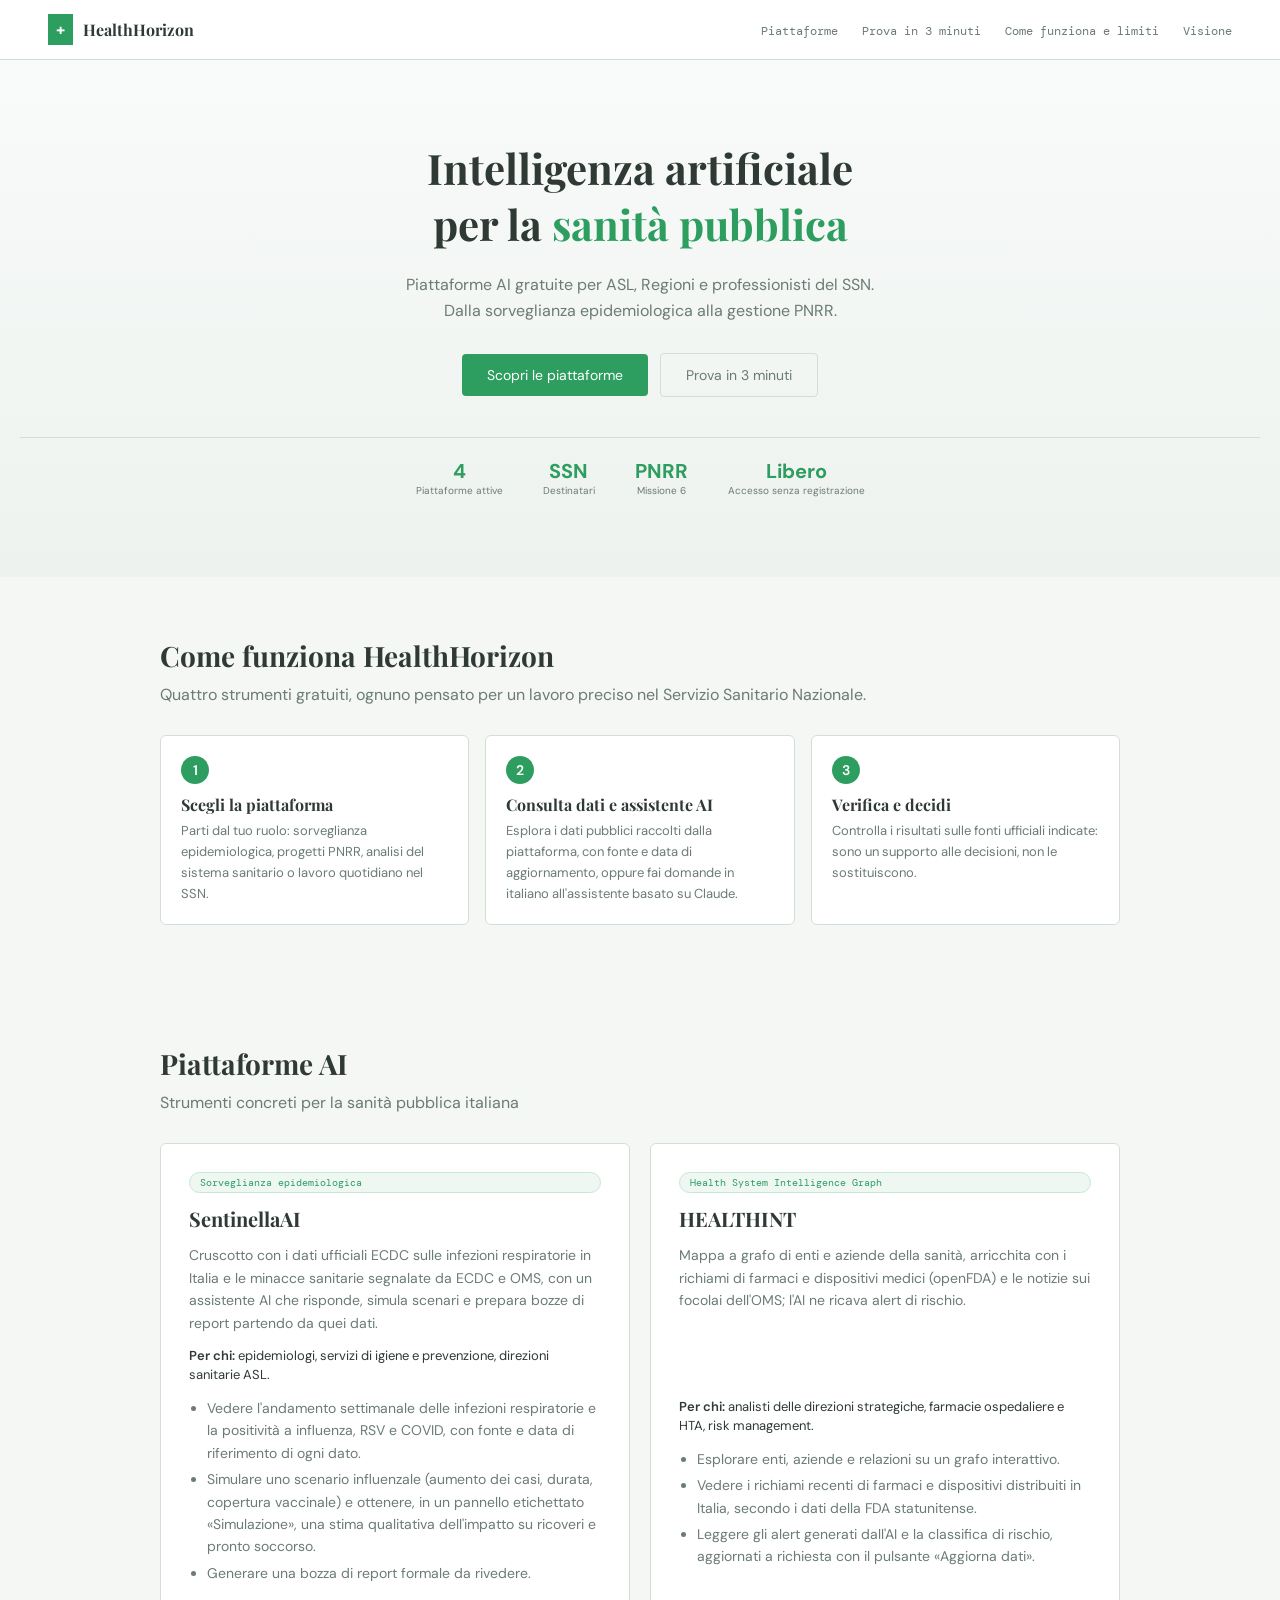
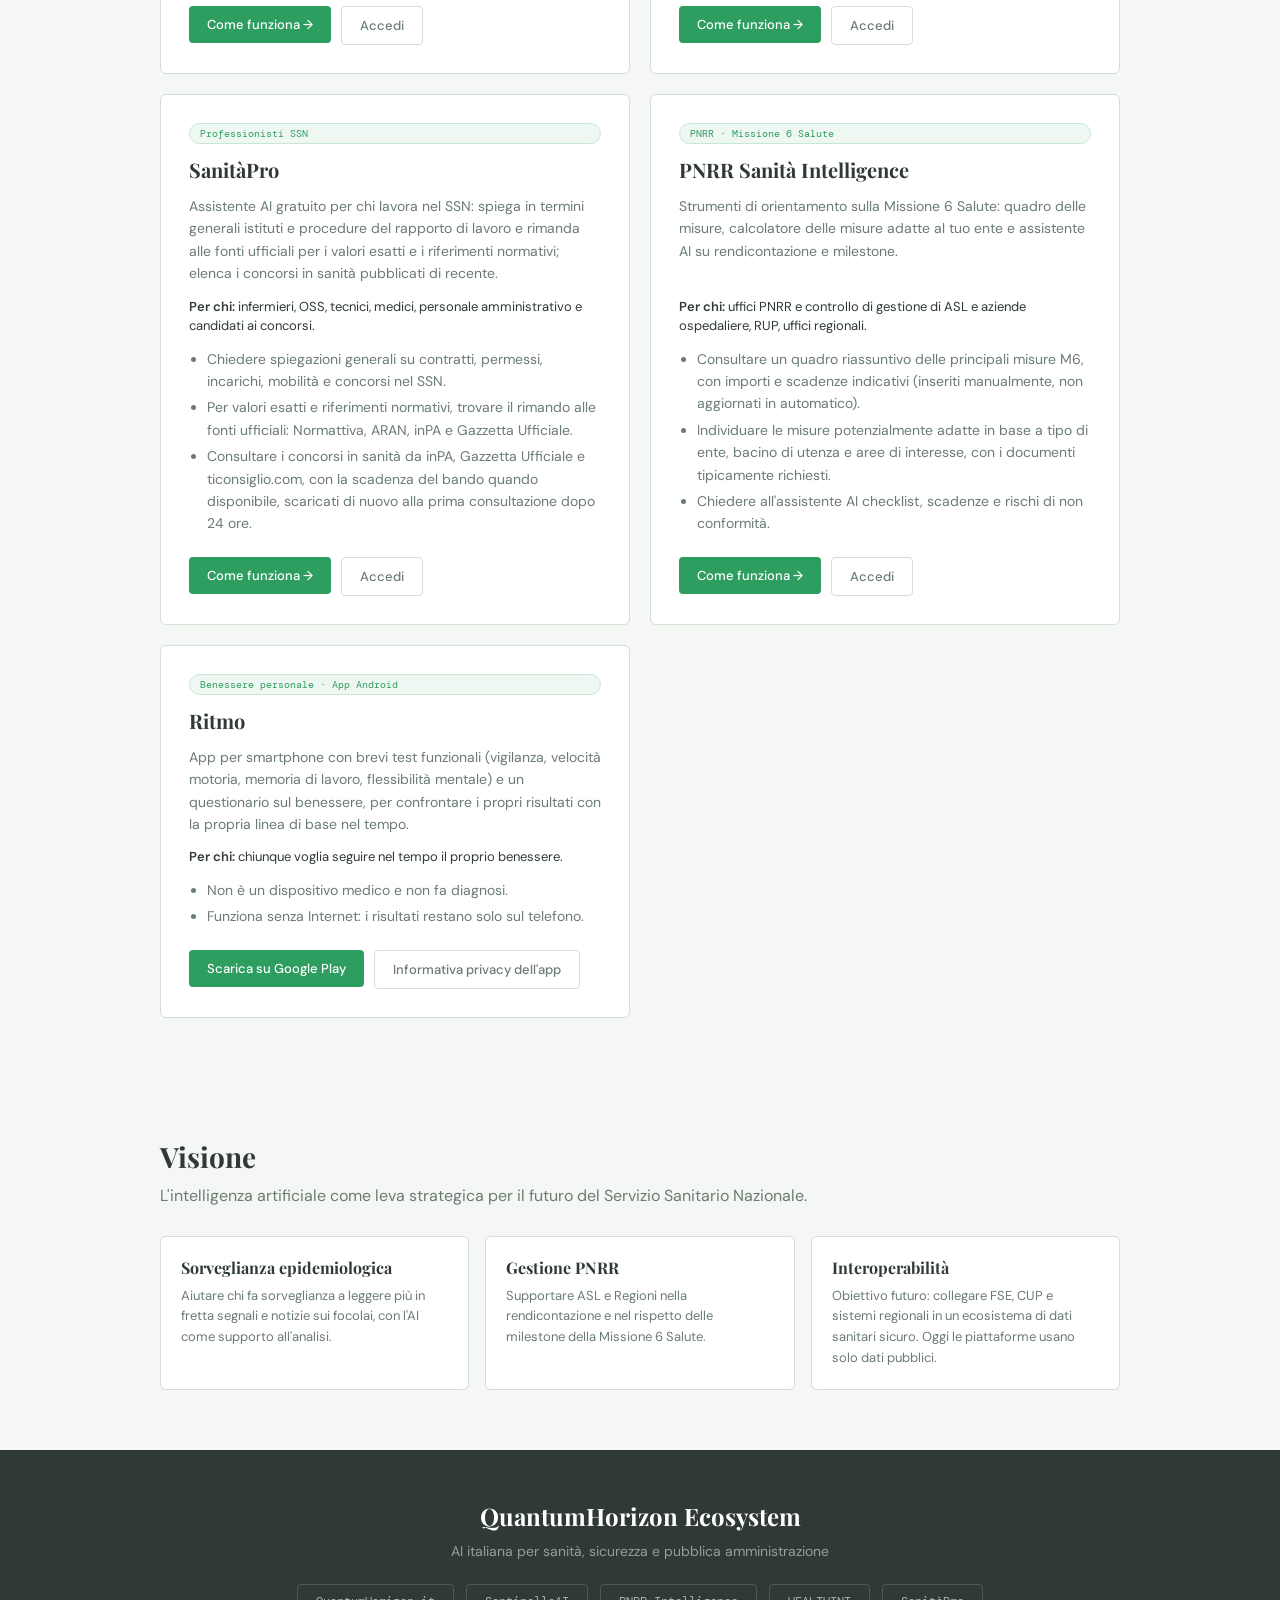
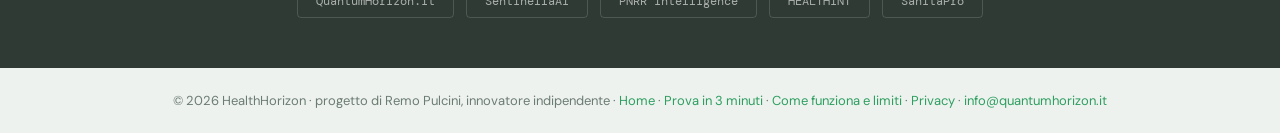
==== index.html @ d30fe453 "Portale: ordine delle schede SentinellaAI, HEALTHINT, SanitàPro, PNRR Sanità Intelligence Co-Authore" ====
<!DOCTYPE html>
<html lang="it">
<head>
<meta charset="UTF-8">
<meta name="viewport" content="width=device-width, initial-scale=1.0">
<title>HealthHorizon — AI per la Sanità Digitale Italiana</title>

<link href="https://fonts.googleapis.com/css2?family=Playfair+Display:wght@400;700;900&family=DM+Sans:wght@300;400;500;600&family=DM+Mono:wght@400;500&display=swap" rel="stylesheet">

<style>
*{margin:0;padding:0;box-sizing:border-box;}

:root{
--paper:#f4f7f4;
--cream:#eef2ef;
--ink:#2f3a34;
--mid:#6b7c73;
--border:#d5ddd7;
--white:#ffffff;
--green:#1a6b3a;
--green2:#2d9e5f;
--teal:#0d7d6b;
}

body{
background:var(--paper);
color:var(--ink);
font-family:'DM Sans',sans-serif;
}

/* NAV */
nav{
background:#ffffff;
padding:0 3rem;
height:60px;
display:flex;
align-items:center;
justify-content:space-between;
border-bottom:1px solid var(--border);
position:sticky;
top:0;
z-index:100;
}

.nav-logo{display:flex;align-items:center;gap:10px;}
.nav-cross{
background:var(--green2);
color:#fff;
padding:5px 8px;
font-weight:700;
}

.nav-name{
font-family:'Playfair Display',serif;
font-weight:700;
}

.nav-links a{
margin-left:20px;
text-decoration:none;
font-family:'DM Mono',monospace;
font-size:12px;
color:var(--mid);
}
.nav-links a:hover{color:var(--ink);}

/* HERO */
.hero{
background:linear-gradient(180deg,#f8fbf9 0%,#eef2ef 100%);
padding:80px 20px;
text-align:center;
}

.hero h1{
font-family:'Playfair Display',serif;
font-size:42px;
margin-bottom:20px;
}

.hero h1 em{
color:var(--green2);
font-style:normal;
}

.hero-sub{
color:var(--mid);
max-width:700px;
margin:auto;
line-height:1.6;
margin-bottom:30px;
}

/* BUTTONS */
.btn{
display:inline-block;
padding:12px 25px;
border-radius:4px;
text-decoration:none;
font-size:14px;
font-family:'DM Sans',sans-serif;
transition:0.2s;
}

.btn-green{
background:var(--green2);
color:#fff;
}
.btn-green:hover{background:var(--green);}

.btn-ghost{
border:1px solid var(--border);
color:var(--mid);
}

.btn-ghost:hover{
color:var(--ink);
border-color:var(--mid);
}

/* STATS */
.hero-stats{
margin-top:40px;
display:flex;
justify-content:center;
gap:40px;
flex-wrap:wrap;
border-top:1px solid var(--border);
padding-top:20px;
}

.stat-n{
font-size:20px;
color:var(--green2);
font-weight:700;
}

.stat-l{
font-size:10px;
color:var(--mid);
}

/* SECTIONS */
.section{
padding:60px 20px;
max-width:1000px;
margin:auto;
}

.sec-title{
font-family:'Playfair Display',serif;
font-size:28px;
margin-bottom:10px;
}

.sec-sub{
color:var(--mid);
margin-bottom:30px;
}

/* CARDS */
.apps-grid{
display:grid;
grid-template-columns:1fr 1fr;
gap:20px;
}

@media(max-width:640px){
.apps-grid{grid-template-columns:1fr;}
.hero h1{font-size:28px;}
nav{padding:8px 1rem;height:auto;flex-wrap:wrap;gap:6px;}
.nav-links{width:100%;display:flex;flex-wrap:wrap;gap:6px 16px;padding-bottom:4px;}
.nav-links a{margin-left:0;white-space:nowrap;}
}

.card{
background:#fff;
border:1px solid var(--border);
padding:28px;
border-radius:6px;
transition:0.3s;
display:flex;
flex-direction:column;
gap:12px;
}

.card:hover{
transform:translateY(-3px);
box-shadow:0 5px 20px rgba(0,0,0,0.08);
}

.card h3{
font-family:'Playfair Display',serif;
font-size:20px;
color:var(--ink);
}

.card p{
color:var(--mid);
font-size:14px;
line-height:1.6;
flex:1;
}

.card-tag{
display:inline-block;
font-family:'DM Mono',monospace;
font-size:10px;
color:var(--green2);
background:#eef7f2;
border:1px solid #c8e8d5;
padding:3px 10px;
border-radius:20px;
}

.card-link{
display:inline-flex;
align-items:center;
gap:6px;
margin-top:6px;
padding:10px 18px;
background:var(--green2);
color:#fff;
border-radius:4px;
text-decoration:none;
font-size:13px;
font-weight:500;
transition:0.2s;
align-self:flex-start;
}
.card-link:hover{background:var(--green);}

.card-link-ghost{
display:inline-flex;
align-items:center;
gap:6px;
margin-top:6px;
padding:10px 18px;
background:transparent;
color:var(--mid);
border:1px solid var(--border);
border-radius:4px;
text-decoration:none;
font-size:13px;
font-weight:500;
transition:0.2s;
align-self:flex-start;
}
.card-link-ghost:hover{color:var(--ink);border-color:var(--mid);}

.coming-soon{
display:inline-block;
font-family:'DM Mono',monospace;
font-size:10px;
color:var(--mid);
background:var(--cream);
border:1px solid var(--border);
padding:3px 10px;
border-radius:20px;
}

.card-for{
font-size:13px;
color:var(--ink);
line-height:1.5;
}
.card-for strong{font-weight:600;}

.card ul{
margin:0 0 0 18px;
color:var(--mid);
font-size:14px;
line-height:1.6;
flex:1;
}
.card ul li{margin-bottom:4px;}

.card-actions{
display:flex;
flex-wrap:wrap;
gap:10px;
align-items:center;
}

/* COME FUNZIONA */
.steps{
display:grid;
grid-template-columns:repeat(3,1fr);
gap:16px;
counter-reset:step;
}
@media(max-width:640px){.steps{grid-template-columns:1fr;}}
.step{
background:#fff;
border:1px solid var(--border);
border-radius:6px;
padding:20px;
position:relative;
}
.step::before{
counter-increment:step;
content:counter(step);
display:inline-flex;
align-items:center;
justify-content:center;
width:28px;height:28px;
border-radius:50%;
background:var(--green2);
color:#fff;
font-weight:600;
font-size:14px;
margin-bottom:10px;
}
.step h4{
font-family:'Playfair Display',serif;
font-size:16px;
margin-bottom:6px;
color:var(--ink);
}
.step p{font-size:13px;color:var(--mid);line-height:1.6;}

/* VISIONE */
.visione-grid{
display:grid;
grid-template-columns:1fr 1fr 1fr;
gap:16px;
margin-top:30px;
}

@media(max-width:640px){.visione-grid{grid-template-columns:1fr;}}

.visione-item{
background:#fff;
border:1px solid var(--border);
border-radius:6px;
padding:20px;
}

.visione-item h4{
font-family:'Playfair Display',serif;
font-size:16px;
margin-bottom:8px;
color:var(--ink);
}

.visione-item p{
font-size:13px;
color:var(--mid);
line-height:1.6;
}

/* ECOSYSTEM */
.ecosystem{
background:var(--ink);
padding:50px 20px;
text-align:center;
}

.ecosystem h3{
font-family:'Playfair Display',serif;
font-size:24px;
color:#fff;
margin-bottom:10px;
}

.ecosystem p{
color:rgba(255,255,255,0.5);
font-size:14px;
margin-bottom:24px;
}

.ecosystem-links{
display:flex;
justify-content:center;
gap:12px;
flex-wrap:wrap;
}

.eco-link{
text-decoration:none;
font-family:'DM Mono',monospace;
font-size:12px;
color:rgba(255,255,255,0.6);
border:1px solid rgba(255,255,255,0.15);
padding:8px 18px;
border-radius:4px;
transition:0.2s;
}
.eco-link:hover{color:#fff;border-color:rgba(255,255,255,0.4);}

/* FOOTER */
footer{
background:#eef2ef;
padding:24px 20px;
text-align:center;
color:var(--mid);
font-size:13px;
}

footer a{color:var(--green2);text-decoration:none;}
footer a:hover{text-decoration:underline;}
</style>

</head>

<body>

<nav>
  <div class="nav-logo">
    <div class="nav-cross">+</div>
    <div class="nav-name">HealthHorizon</div>
  </div>
  <div class="nav-links">
    <a href="#apps">Piattaforme</a>
    <a href="prova.html">Prova in 3 minuti</a>
    <a href="come-funziona.html">Come funziona e limiti</a>
    <a href="#visione">Visione</a>
  </div>
</nav>

<!-- HERO -->
<div class="hero">
  <h1>Intelligenza artificiale<br>per la <em>sanità pubblica</em></h1>
  <p class="hero-sub">
    Piattaforme AI gratuite per ASL, Regioni e professionisti del SSN.<br>
    Dalla sorveglianza epidemiologica alla gestione PNRR.
  </p>
  <a href="#apps" class="btn btn-green">Scopri le piattaforme</a>&nbsp;&nbsp;
  <a href="prova.html" class="btn btn-ghost">Prova in 3 minuti</a>

  <div class="hero-stats">
    <div><div class="stat-n">4</div><div class="stat-l">Piattaforme attive</div></div>
    <div><div class="stat-n">SSN</div><div class="stat-l">Destinatari</div></div>
    <div><div class="stat-n">PNRR</div><div class="stat-l">Missione 6</div></div>
    <div><div class="stat-n">Libero</div><div class="stat-l">Accesso senza registrazione</div></div>
  </div>
</div>

<!-- COME FUNZIONA -->
<section class="section" id="come-funziona">
  <h2 class="sec-title">Come funziona HealthHorizon</h2>
  <p class="sec-sub">Quattro strumenti gratuiti, ognuno pensato per un lavoro preciso nel Servizio Sanitario Nazionale.</p>
  <div class="steps">
    <div class="step">
      <h4>Scegli la piattaforma</h4>
      <p>Parti dal tuo ruolo: sorveglianza epidemiologica, progetti PNRR, analisi del sistema sanitario o lavoro quotidiano nel SSN.</p>
    </div>
    <div class="step">
      <h4>Consulta dati e assistente AI</h4>
      <p>Esplora i dati pubblici raccolti dalla piattaforma, con fonte e data di aggiornamento, oppure fai domande in italiano all'assistente basato su Claude.</p>
    </div>
    <div class="step">
      <h4>Verifica e decidi</h4>
      <p>Controlla i risultati sulle fonti ufficiali indicate: sono un supporto alle decisioni, non le sostituiscono.</p>
    </div>
  </div>
</section>

<!-- APPS -->
<section class="section" id="apps">
  <h2 class="sec-title">Piattaforme AI</h2>
  <p class="sec-sub">Strumenti concreti per la sanità pubblica italiana</p>

  <div class="apps-grid">

    <div class="card">
      <span class="card-tag">Sorveglianza epidemiologica</span>
      <h3>SentinellaAI</h3>
      <p>Cruscotto con i dati ufficiali ECDC sulle infezioni respiratorie in Italia e le minacce sanitarie segnalate da ECDC e OMS, con un assistente AI che risponde, simula scenari e prepara bozze di report partendo da quei dati.</p>
      <div class="card-for"><strong>Per chi:</strong> epidemiologi, servizi di igiene e prevenzione, direzioni sanitarie ASL.</div>
      <ul>
        <li>Vedere l'andamento settimanale delle infezioni respiratorie e la positività a influenza, RSV e COVID, con fonte e data di riferimento di ogni dato.</li>
        <li>Simulare uno scenario influenzale (aumento dei casi, durata, copertura vaccinale) e ottenere, in un pannello etichettato «Simulazione», una stima qualitativa dell'impatto su ricoveri e pronto soccorso.</li>
        <li>Generare una bozza di report formale da rivedere.</li>
      </ul>
      <div class="card-actions">
        <a href="sentinellaai.html" class="card-link">Come funziona →</a>
        <a href="https://sentinellaai.onrender.com" target="_blank" rel="noopener" class="card-link-ghost">Accedi</a>
      </div>
    </div>

    <div class="card">
      <span class="card-tag">Health System Intelligence Graph</span>
      <h3>HEALTHINT</h3>
      <p>Mappa a grafo di enti e aziende della sanità, arricchita con i richiami di farmaci e dispositivi medici (openFDA) e le notizie sui focolai dell'OMS; l'AI ne ricava alert di rischio.</p>
      <div class="card-for"><strong>Per chi:</strong> analisti delle direzioni strategiche, farmacie ospedaliere e HTA, risk management.</div>
      <ul>
        <li>Esplorare enti, aziende e relazioni su un grafo interattivo.</li>
        <li>Vedere i richiami recenti di farmaci e dispositivi distribuiti in Italia, secondo i dati della FDA statunitense.</li>
        <li>Leggere gli alert generati dall'AI e la classifica di rischio, aggiornati a richiesta con il pulsante «Aggiorna dati».</li>
      </ul>
      <div class="card-actions">
        <a href="healthint.html" class="card-link">Come funziona →</a>
        <a href="https://healthint-frontend.onrender.com" target="_blank" rel="noopener" class="card-link-ghost">Accedi</a>
      </div>
    </div>

    <div class="card">
      <span class="card-tag">Professionisti SSN</span>
      <h3>SanitàPro</h3>
      <p>Assistente AI gratuito per chi lavora nel SSN: spiega in termini generali istituti e procedure del rapporto di lavoro e rimanda alle fonti ufficiali per i valori esatti e i riferimenti normativi; elenca i concorsi in sanità pubblicati di recente.</p>
      <div class="card-for"><strong>Per chi:</strong> infermieri, OSS, tecnici, medici, personale amministrativo e candidati ai concorsi.</div>
      <ul>
        <li>Chiedere spiegazioni generali su contratti, permessi, incarichi, mobilità e concorsi nel SSN.</li>
        <li>Per valori esatti e riferimenti normativi, trovare il rimando alle fonti ufficiali: Normattiva, ARAN, inPA e Gazzetta Ufficiale.</li>
        <li>Consultare i concorsi in sanità da inPA, Gazzetta Ufficiale e ticonsiglio.com, con la scadenza del bando quando disponibile, scaricati di nuovo alla prima consultazione dopo 24 ore.</li>
      </ul>
      <div class="card-actions">
        <a href="sanitapro.html" class="card-link">Come funziona →</a>
        <a href="https://www.lavorossn.it" target="_blank" rel="noopener" class="card-link-ghost">Accedi</a>
      </div>
    </div>

    <div class="card">
      <span class="card-tag">PNRR · Missione 6 Salute</span>
      <h3>PNRR Sanità Intelligence</h3>
      <p>Strumenti di orientamento sulla Missione 6 Salute: quadro delle misure, calcolatore delle misure adatte al tuo ente e assistente AI su rendicontazione e milestone.</p>
      <div class="card-for"><strong>Per chi:</strong> uffici PNRR e controllo di gestione di ASL e aziende ospedaliere, RUP, uffici regionali.</div>
      <ul>
        <li>Consultare un quadro riassuntivo delle principali misure M6, con importi e scadenze indicativi (inseriti manualmente, non aggiornati in automatico).</li>
        <li>Individuare le misure potenzialmente adatte in base a tipo di ente, bacino di utenza e aree di interesse, con i documenti tipicamente richiesti.</li>
        <li>Chiedere all'assistente AI checklist, scadenze e rischi di non conformità.</li>
      </ul>
      <div class="card-actions">
        <a href="pnrr-intelligence.html" class="card-link">Come funziona →</a>
        <a href="pnrr.html" class="card-link-ghost">Accedi</a>
      </div>
    </div>

    <div class="card">
      <span class="card-tag">Benessere personale · App Android</span>
      <h3>Ritmo</h3>
      <p>App per smartphone con brevi test funzionali (vigilanza, velocità motoria, memoria di lavoro, flessibilità mentale) e un questionario sul benessere, per confrontare i propri risultati con la propria linea di base nel tempo.</p>
      <div class="card-for"><strong>Per chi:</strong> chiunque voglia seguire nel tempo il proprio benessere.</div>
      <ul>
        <li>Non è un dispositivo medico e non fa diagnosi.</li>
        <li>Funziona senza Internet: i risultati restano solo sul telefono.</li>
      </ul>
      <div class="card-actions">
        <a href="https://play.google.com/store/apps/details?id=com.quantumcyberlabs.ritmo" target="_blank" rel="noopener" class="card-link">Scarica su Google Play</a>
        <a href="ritmo/privacy/" class="card-link-ghost">Informativa privacy dell'app</a>
      </div>
    </div>

  </div>
</section>

<!-- VISIONE -->
<section class="section" id="visione">
  <h2 class="sec-title">Visione</h2>
  <p class="sec-sub">L'intelligenza artificiale come leva strategica per il futuro del Servizio Sanitario Nazionale.</p>

  <div class="visione-grid">
    <div class="visione-item">
      <h4>Sorveglianza epidemiologica</h4>
      <p>Aiutare chi fa sorveglianza a leggere più in fretta segnali e notizie sui focolai, con l'AI come supporto all'analisi.</p>
    </div>
    <div class="visione-item">
      <h4>Gestione PNRR</h4>
      <p>Supportare ASL e Regioni nella rendicontazione e nel rispetto delle milestone della Missione 6 Salute.</p>
    </div>
    <div class="visione-item">
      <h4>Interoperabilità</h4>
      <p>Obiettivo futuro: collegare FSE, CUP e sistemi regionali in un ecosistema di dati sanitari sicuro. Oggi le piattaforme usano solo dati pubblici.</p>
    </div>
  </div>
</section>

<!-- ECOSYSTEM -->
<div class="ecosystem">
  <h3>QuantumHorizon Ecosystem</h3>
  <p>AI italiana per sanità, sicurezza e pubblica amministrazione</p>
  <div class="ecosystem-links">
    <a href="https://quantumhorizon.it" target="_blank" class="eco-link">QuantumHorizon.it</a>
    <a href="https://sentinellaai.onrender.com" target="_blank" class="eco-link">SentinellaAI</a>
    <a href="pnrr.html" class="eco-link">PNRR Intelligence</a>
    <a href="https://healthint-frontend.onrender.com" target="_blank" class="eco-link">HEALTHINT</a>
    <a href="https://www.lavorossn.it" target="_blank" class="eco-link">SanitàPro</a>
  </div>
</div>

<footer>
  © 2026 HealthHorizon · progetto di Remo Pulcini, innovatore indipendente ·
  <a href="index.html">Home</a> ·
  <a href="prova.html">Prova in 3 minuti</a> ·
  <a href="come-funziona.html">Come funziona e limiti</a> ·
  <a href="privacy.html">Privacy</a> ·
  <a href="mailto:info@quantumhorizon.it">info@quantumhorizon.it</a>
</footer>

</body>
</html>
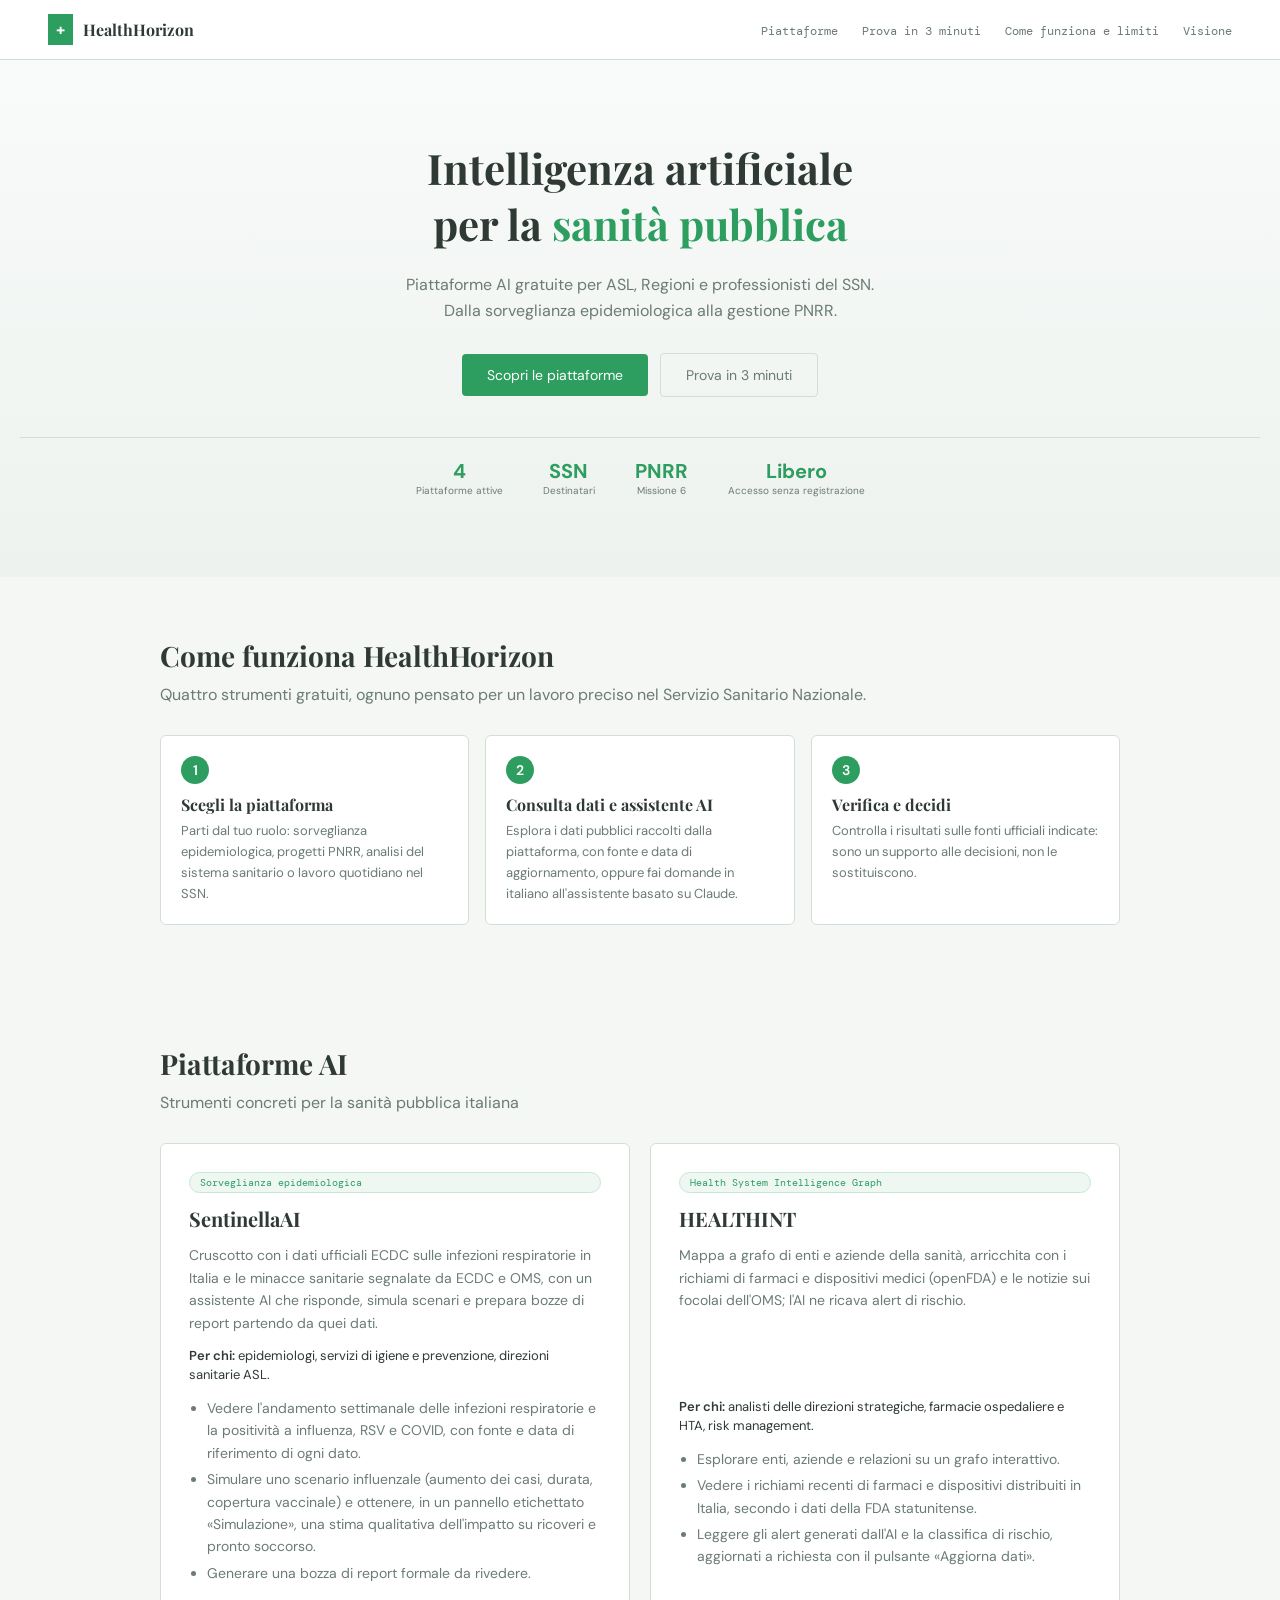
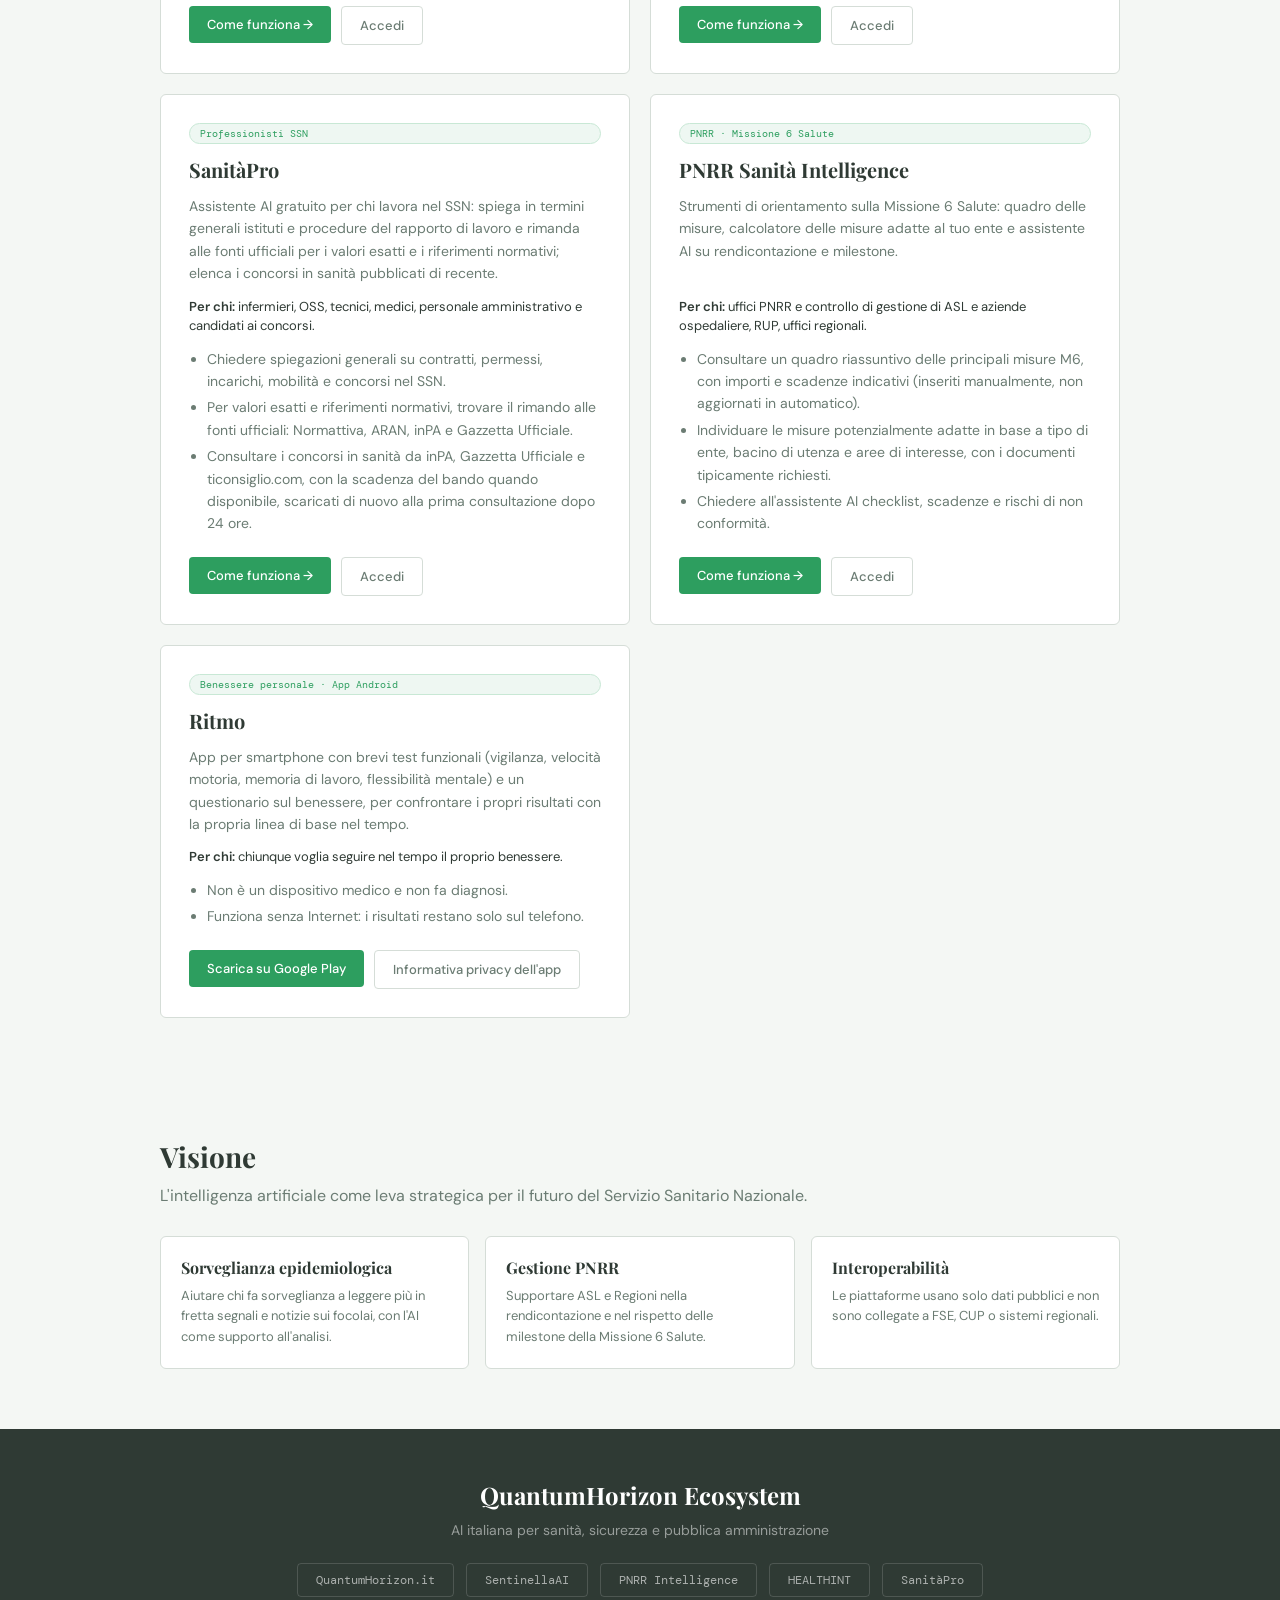
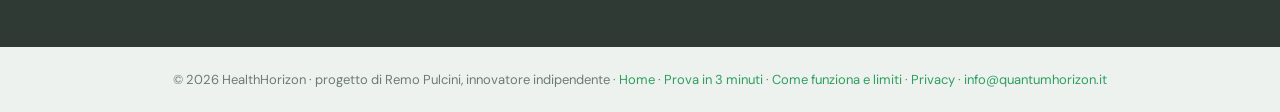
==== commit a738e1ee: "Merge branch 'ordine-schede' into niente-promesse" ====
--- a/index.html
+++ b/index.html
@@ -560,7 +560,7 @@
     </div>
     <div class="visione-item">
       <h4>Interoperabilità</h4>
-      <p>Obiettivo futuro: collegare FSE, CUP e sistemi regionali in un ecosistema di dati sanitari sicuro. Oggi le piattaforme usano solo dati pubblici.</p>
+      <p>Le piattaforme usano solo dati pubblici e non sono collegate a FSE, CUP o sistemi regionali.</p>
     </div>
   </div>
 </section>
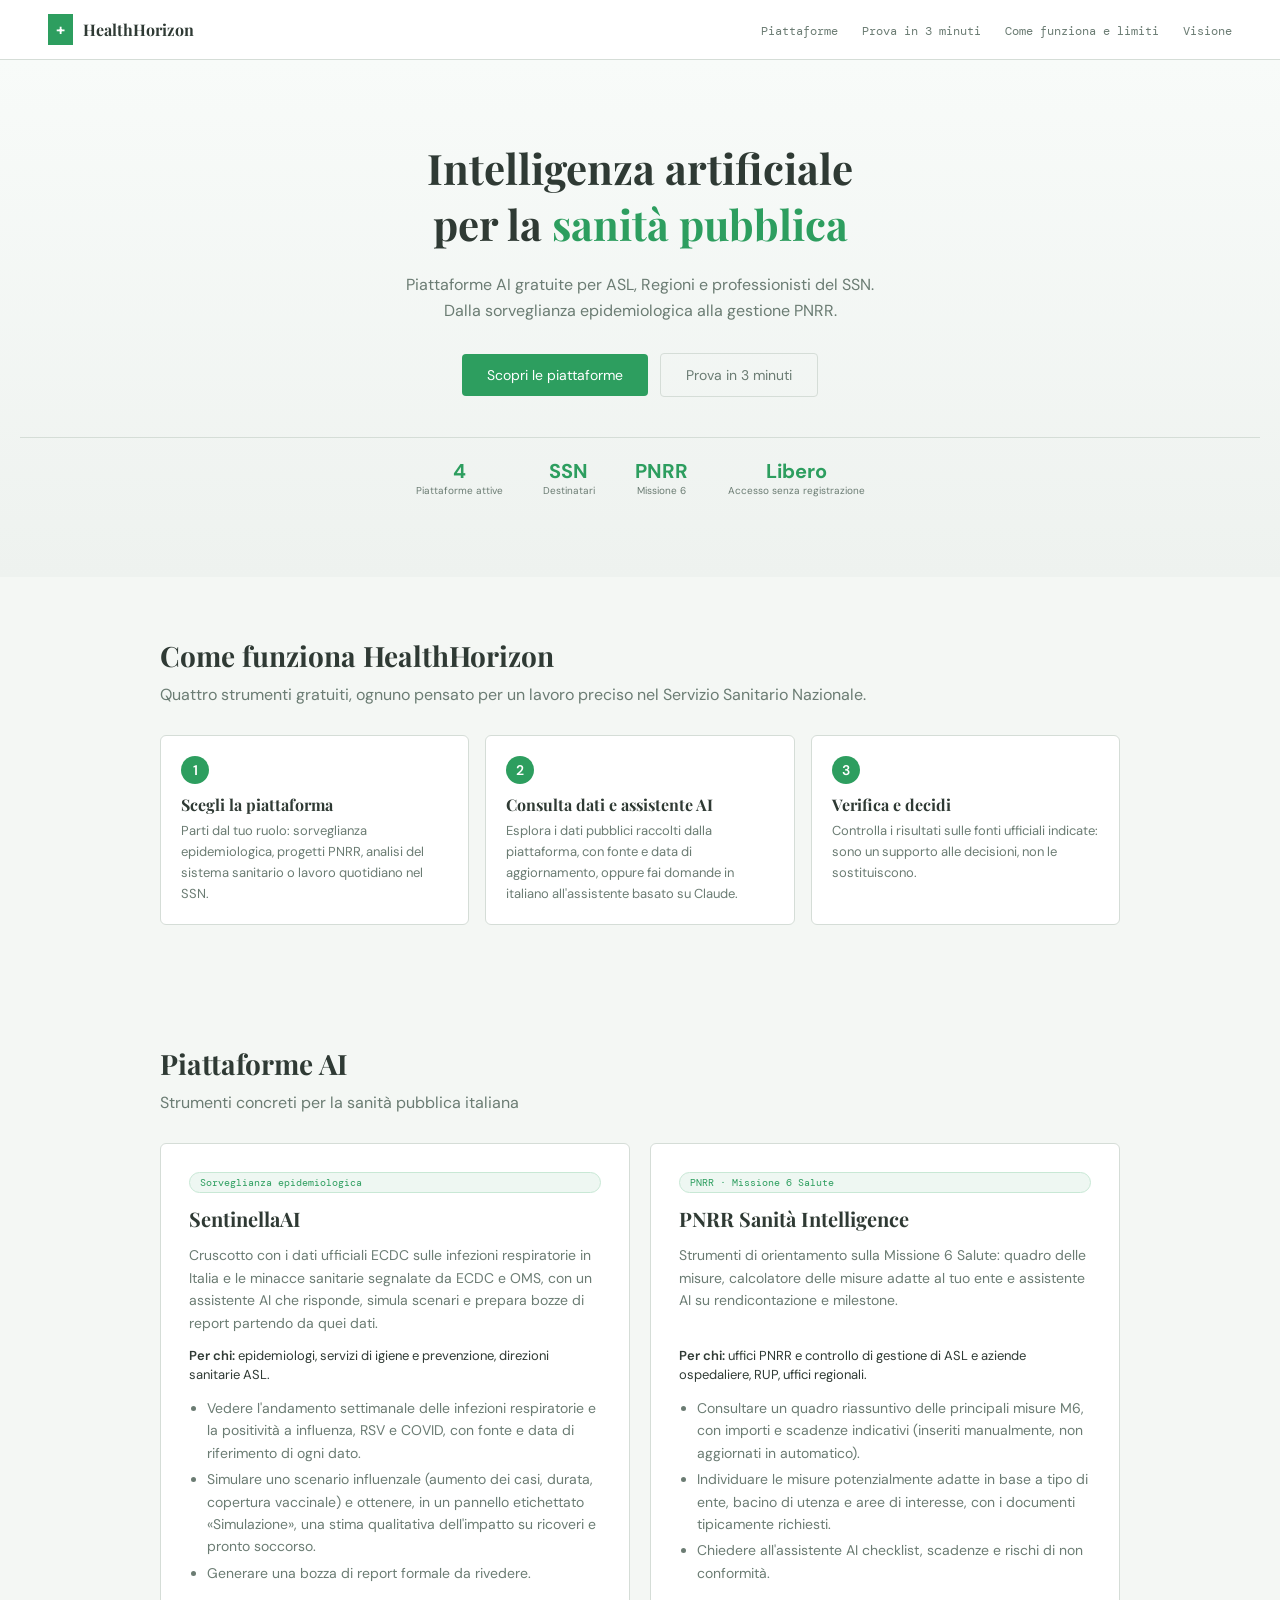
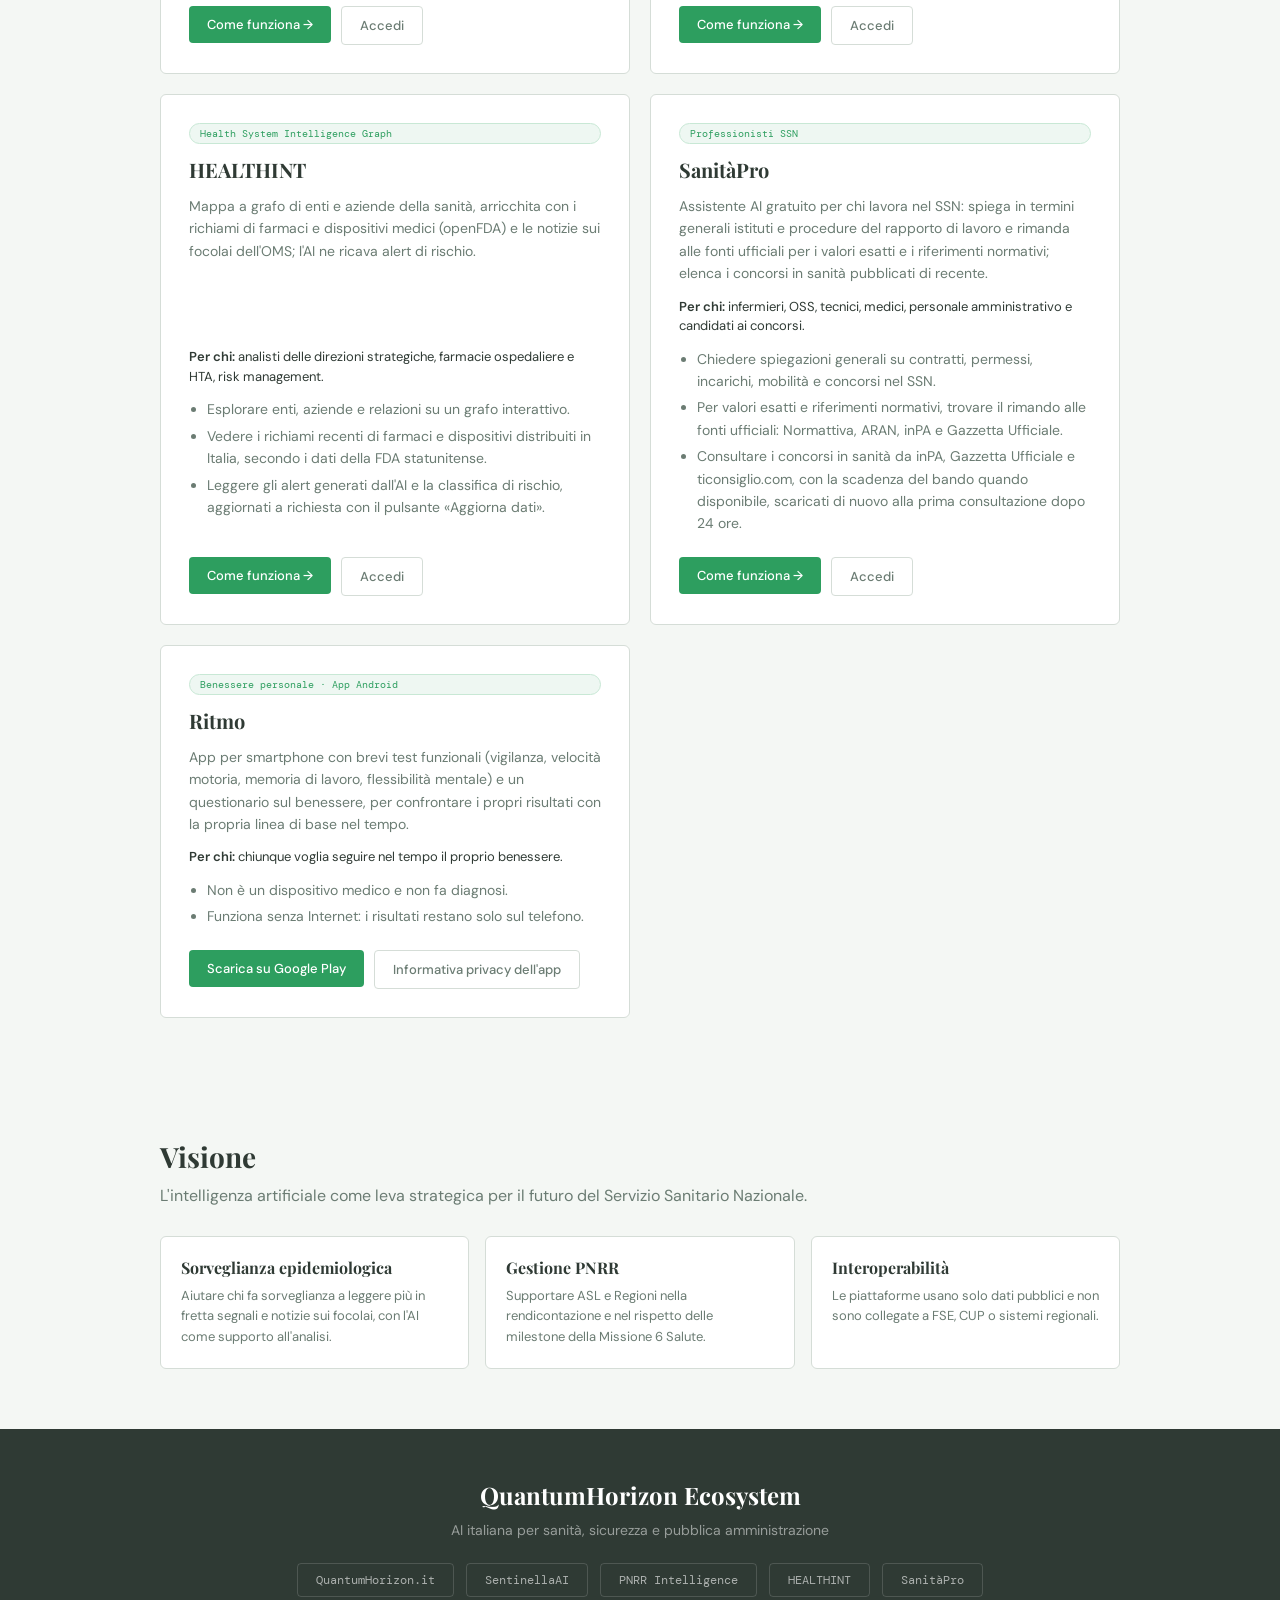
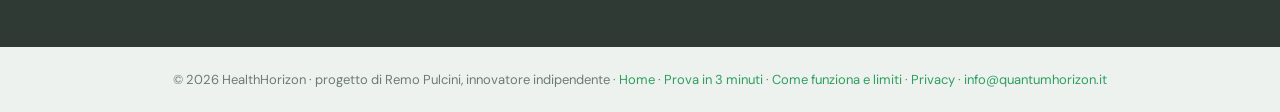
==== commit 64abe655: "Portale e PNRR: nessuna promessa di sviluppi futuri (monitoraggio regionale, interoperabilità); tolt" ====
--- a/index.html
+++ b/index.html
@@ -479,6 +479,22 @@
     </div>
 
     <div class="card">
+      <span class="card-tag">PNRR · Missione 6 Salute</span>
+      <h3>PNRR Sanità Intelligence</h3>
+      <p>Strumenti di orientamento sulla Missione 6 Salute: quadro delle misure, calcolatore delle misure adatte al tuo ente e assistente AI su rendicontazione e milestone.</p>
+      <div class="card-for"><strong>Per chi:</strong> uffici PNRR e controllo di gestione di ASL e aziende ospedaliere, RUP, uffici regionali.</div>
+      <ul>
+        <li>Consultare un quadro riassuntivo delle principali misure M6, con importi e scadenze indicativi (inseriti manualmente, non aggiornati in automatico).</li>
+        <li>Individuare le misure potenzialmente adatte in base a tipo di ente, bacino di utenza e aree di interesse, con i documenti tipicamente richiesti.</li>
+        <li>Chiedere all'assistente AI checklist, scadenze e rischi di non conformità.</li>
+      </ul>
+      <div class="card-actions">
+        <a href="pnrr-intelligence.html" class="card-link">Come funziona →</a>
+        <a href="pnrr.html" class="card-link-ghost">Accedi</a>
+      </div>
+    </div>
+
+    <div class="card">
       <span class="card-tag">Health System Intelligence Graph</span>
       <h3>HEALTHINT</h3>
       <p>Mappa a grafo di enti e aziende della sanità, arricchita con i richiami di farmaci e dispositivi medici (openFDA) e le notizie sui focolai dell'OMS; l'AI ne ricava alert di rischio.</p>
@@ -511,22 +527,6 @@
     </div>
 
     <div class="card">
-      <span class="card-tag">PNRR · Missione 6 Salute</span>
-      <h3>PNRR Sanità Intelligence</h3>
-      <p>Strumenti di orientamento sulla Missione 6 Salute: quadro delle misure, calcolatore delle misure adatte al tuo ente e assistente AI su rendicontazione e milestone.</p>
-      <div class="card-for"><strong>Per chi:</strong> uffici PNRR e controllo di gestione di ASL e aziende ospedaliere, RUP, uffici regionali.</div>
-      <ul>
-        <li>Consultare un quadro riassuntivo delle principali misure M6, con importi e scadenze indicativi (inseriti manualmente, non aggiornati in automatico).</li>
-        <li>Individuare le misure potenzialmente adatte in base a tipo di ente, bacino di utenza e aree di interesse, con i documenti tipicamente richiesti.</li>
-        <li>Chiedere all'assistente AI checklist, scadenze e rischi di non conformità.</li>
-      </ul>
-      <div class="card-actions">
-        <a href="pnrr-intelligence.html" class="card-link">Come funziona →</a>
-        <a href="pnrr.html" class="card-link-ghost">Accedi</a>
-      </div>
-    </div>
-
-    <div class="card">
       <span class="card-tag">Benessere personale · App Android</span>
       <h3>Ritmo</h3>
       <p>App per smartphone con brevi test funzionali (vigilanza, velocità motoria, memoria di lavoro, flessibilità mentale) e un questionario sul benessere, per confrontare i propri risultati con la propria linea di base nel tempo.</p>
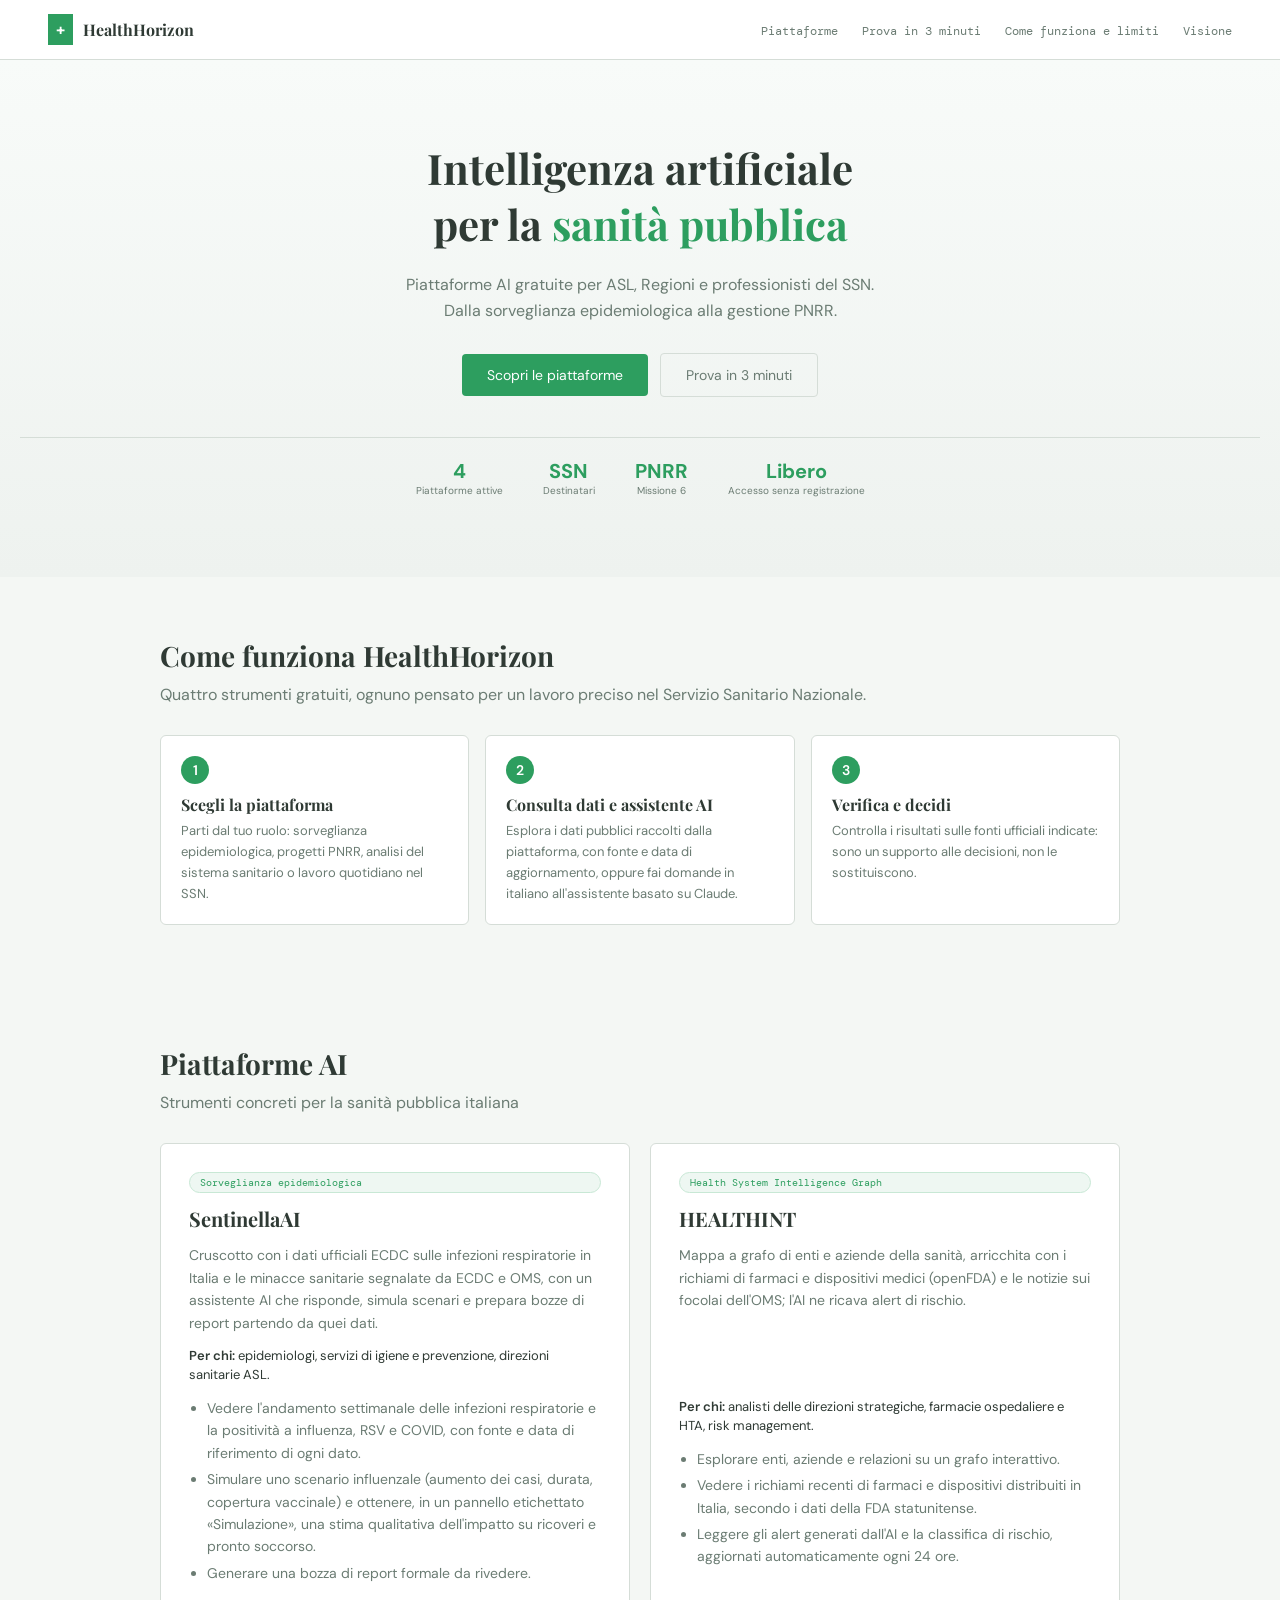
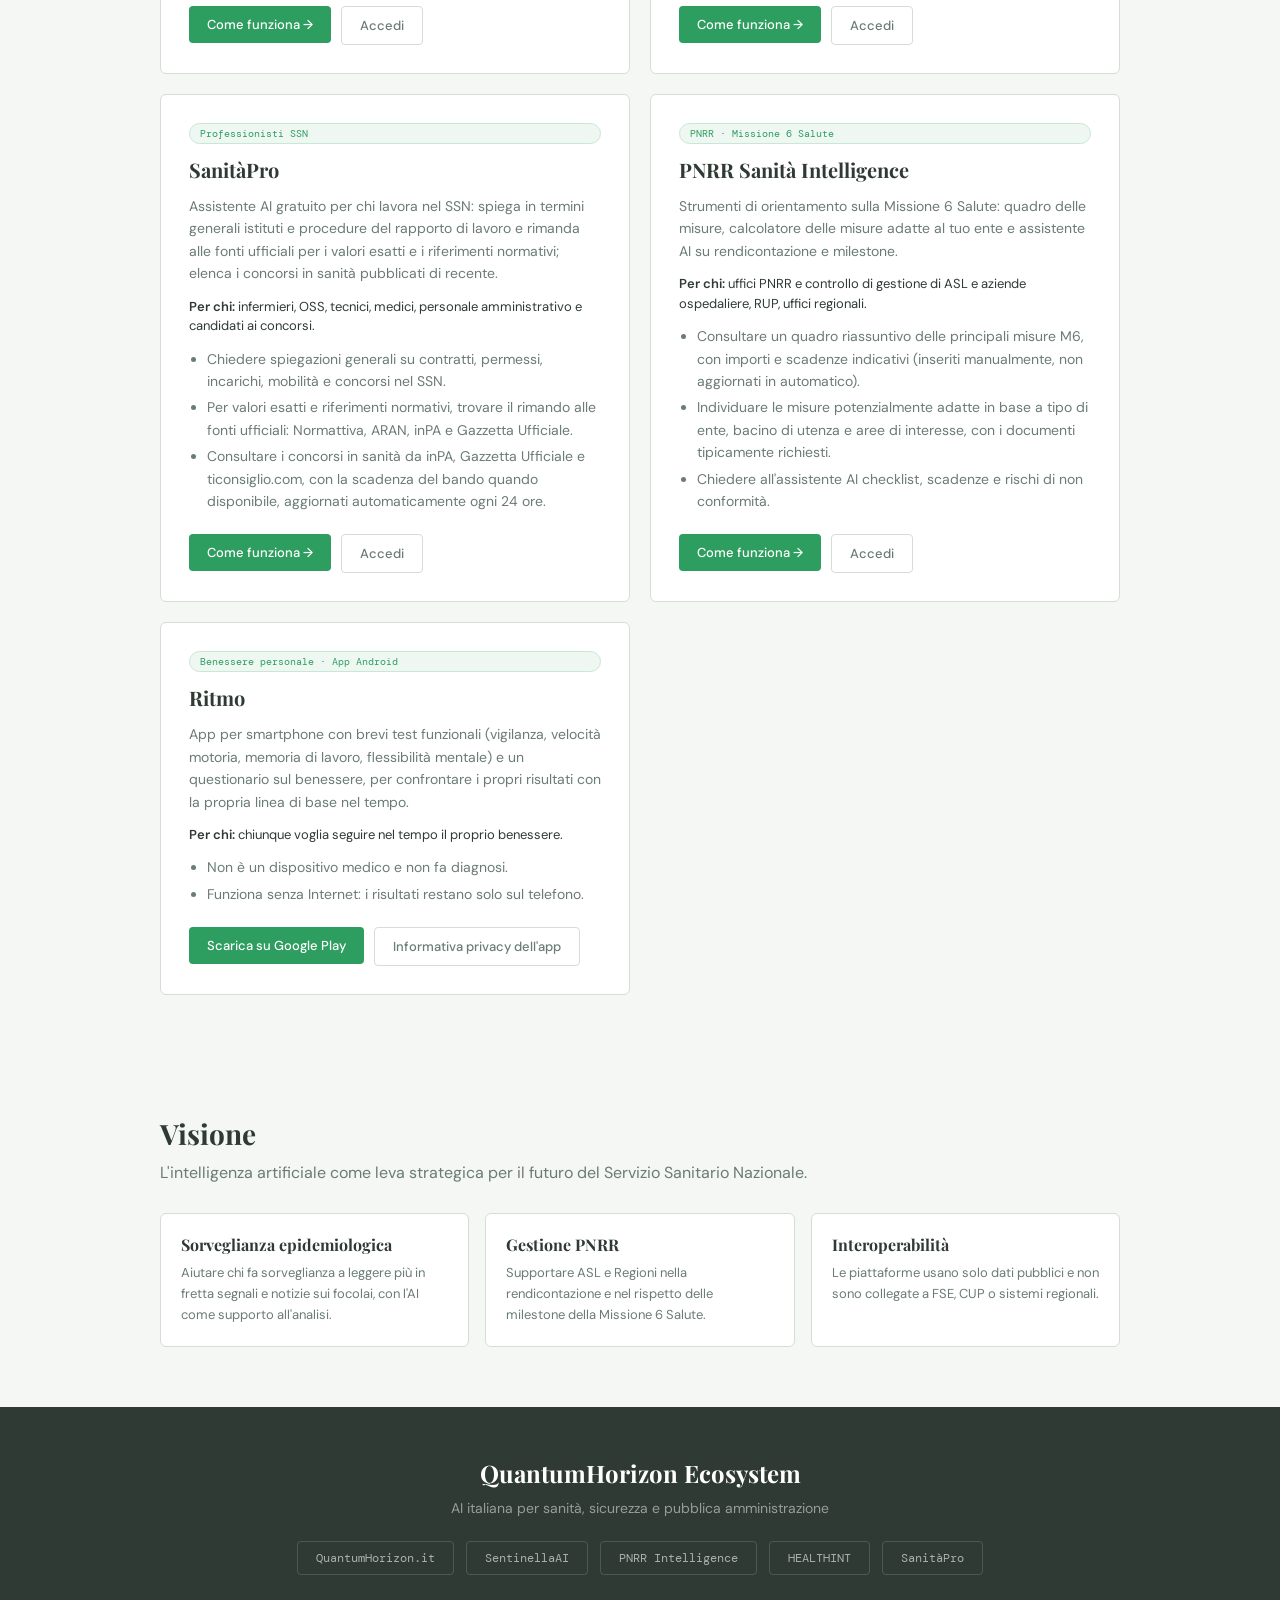
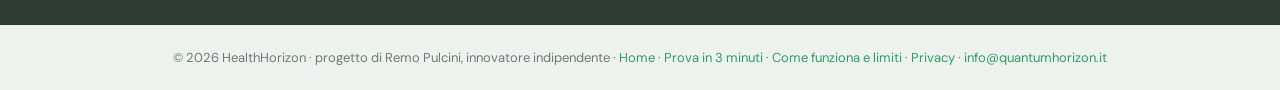
==== commit d8a20a14: "Aggiornamento dati ogni 24 ore, app a riposo Co-Authored-By: Claude Opus 5.5 <noreply@anthropic.com>" ====
--- a/index.html
+++ b/index.html
@@ -479,6 +479,38 @@
     </div>
 
     <div class="card">
+      <span class="card-tag">Health System Intelligence Graph</span>
+      <h3>HEALTHINT</h3>
+      <p>Mappa a grafo di enti e aziende della sanità, arricchita con i richiami di farmaci e dispositivi medici (openFDA) e le notizie sui focolai dell'OMS; l'AI ne ricava alert di rischio.</p>
+      <div class="card-for"><strong>Per chi:</strong> analisti delle direzioni strategiche, farmacie ospedaliere e HTA, risk management.</div>
+      <ul>
+        <li>Esplorare enti, aziende e relazioni su un grafo interattivo.</li>
+        <li>Vedere i richiami recenti di farmaci e dispositivi distribuiti in Italia, secondo i dati della FDA statunitense.</li>
+        <li>Leggere gli alert generati dall'AI e la classifica di rischio, aggiornati automaticamente ogni 24 ore.</li>
+      </ul>
+      <div class="card-actions">
+        <a href="healthint.html" class="card-link">Come funziona →</a>
+        <a href="https://healthint-frontend.onrender.com" target="_blank" rel="noopener" class="card-link-ghost">Accedi</a>
+      </div>
+    </div>
+
+    <div class="card">
+      <span class="card-tag">Professionisti SSN</span>
+      <h3>SanitàPro</h3>
+      <p>Assistente AI gratuito per chi lavora nel SSN: spiega in termini generali istituti e procedure del rapporto di lavoro e rimanda alle fonti ufficiali per i valori esatti e i riferimenti normativi; elenca i concorsi in sanità pubblicati di recente.</p>
+      <div class="card-for"><strong>Per chi:</strong> infermieri, OSS, tecnici, medici, personale amministrativo e candidati ai concorsi.</div>
+      <ul>
+        <li>Chiedere spiegazioni generali su contratti, permessi, incarichi, mobilità e concorsi nel SSN.</li>
+        <li>Per valori esatti e riferimenti normativi, trovare il rimando alle fonti ufficiali: Normattiva, ARAN, inPA e Gazzetta Ufficiale.</li>
+        <li>Consultare i concorsi in sanità da inPA, Gazzetta Ufficiale e ticonsiglio.com, con la scadenza del bando quando disponibile, aggiornati automaticamente ogni 24 ore.</li>
+      </ul>
+      <div class="card-actions">
+        <a href="sanitapro.html" class="card-link">Come funziona →</a>
+        <a href="https://www.lavorossn.it" target="_blank" rel="noopener" class="card-link-ghost">Accedi</a>
+      </div>
+    </div>
+
+    <div class="card">
       <span class="card-tag">PNRR · Missione 6 Salute</span>
       <h3>PNRR Sanità Intelligence</h3>
       <p>Strumenti di orientamento sulla Missione 6 Salute: quadro delle misure, calcolatore delle misure adatte al tuo ente e assistente AI su rendicontazione e milestone.</p>
@@ -495,38 +527,6 @@
     </div>
 
     <div class="card">
-      <span class="card-tag">Health System Intelligence Graph</span>
-      <h3>HEALTHINT</h3>
-      <p>Mappa a grafo di enti e aziende della sanità, arricchita con i richiami di farmaci e dispositivi medici (openFDA) e le notizie sui focolai dell'OMS; l'AI ne ricava alert di rischio.</p>
-      <div class="card-for"><strong>Per chi:</strong> analisti delle direzioni strategiche, farmacie ospedaliere e HTA, risk management.</div>
-      <ul>
-        <li>Esplorare enti, aziende e relazioni su un grafo interattivo.</li>
-        <li>Vedere i richiami recenti di farmaci e dispositivi distribuiti in Italia, secondo i dati della FDA statunitense.</li>
-        <li>Leggere gli alert generati dall'AI e la classifica di rischio, aggiornati a richiesta con il pulsante «Aggiorna dati».</li>
-      </ul>
-      <div class="card-actions">
-        <a href="healthint.html" class="card-link">Come funziona →</a>
-        <a href="https://healthint-frontend.onrender.com" target="_blank" rel="noopener" class="card-link-ghost">Accedi</a>
-      </div>
-    </div>
-
-    <div class="card">
-      <span class="card-tag">Professionisti SSN</span>
-      <h3>SanitàPro</h3>
-      <p>Assistente AI gratuito per chi lavora nel SSN: spiega in termini generali istituti e procedure del rapporto di lavoro e rimanda alle fonti ufficiali per i valori esatti e i riferimenti normativi; elenca i concorsi in sanità pubblicati di recente.</p>
-      <div class="card-for"><strong>Per chi:</strong> infermieri, OSS, tecnici, medici, personale amministrativo e candidati ai concorsi.</div>
-      <ul>
-        <li>Chiedere spiegazioni generali su contratti, permessi, incarichi, mobilità e concorsi nel SSN.</li>
-        <li>Per valori esatti e riferimenti normativi, trovare il rimando alle fonti ufficiali: Normattiva, ARAN, inPA e Gazzetta Ufficiale.</li>
-        <li>Consultare i concorsi in sanità da inPA, Gazzetta Ufficiale e ticonsiglio.com, con la scadenza del bando quando disponibile, scaricati di nuovo alla prima consultazione dopo 24 ore.</li>
-      </ul>
-      <div class="card-actions">
-        <a href="sanitapro.html" class="card-link">Come funziona →</a>
-        <a href="https://www.lavorossn.it" target="_blank" rel="noopener" class="card-link-ghost">Accedi</a>
-      </div>
-    </div>
-
-    <div class="card">
       <span class="card-tag">Benessere personale · App Android</span>
       <h3>Ritmo</h3>
       <p>App per smartphone con brevi test funzionali (vigilanza, velocità motoria, memoria di lavoro, flessibilità mentale) e un questionario sul benessere, per confrontare i propri risultati con la propria linea di base nel tempo.</p>
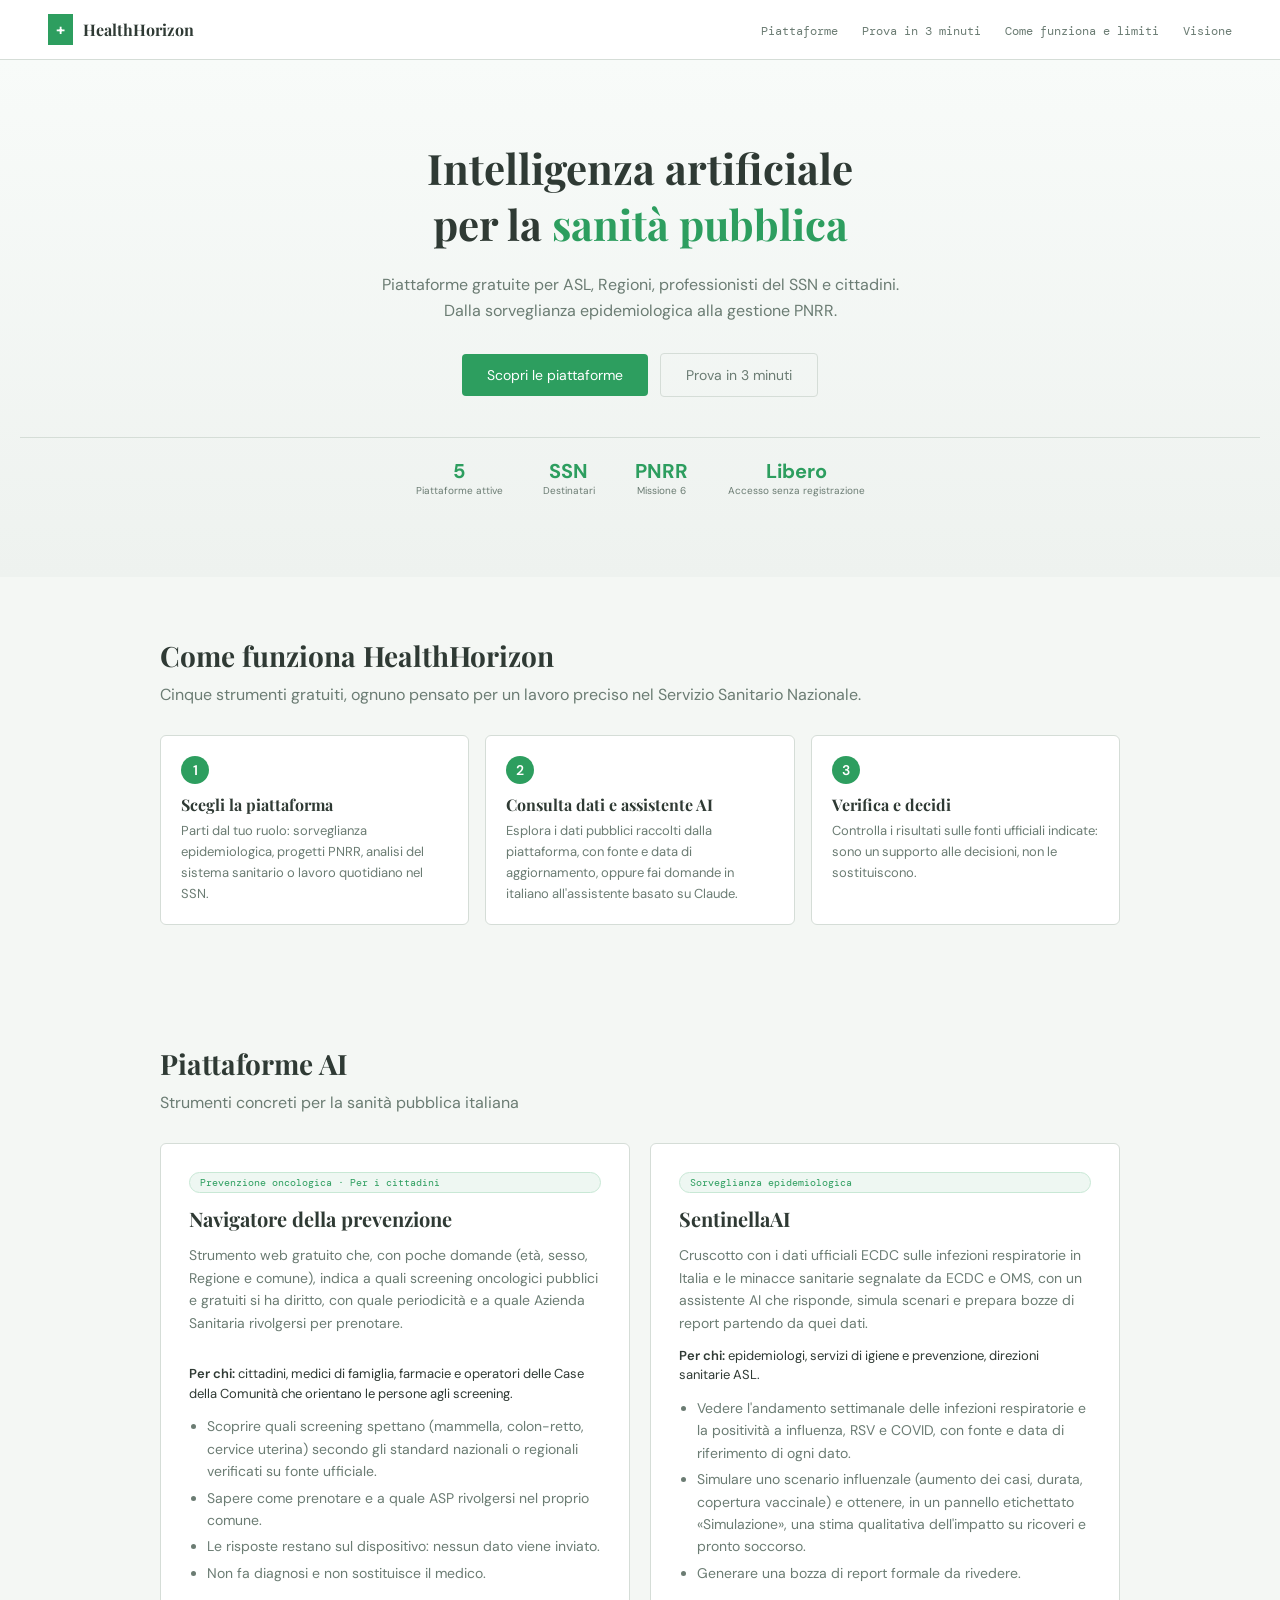
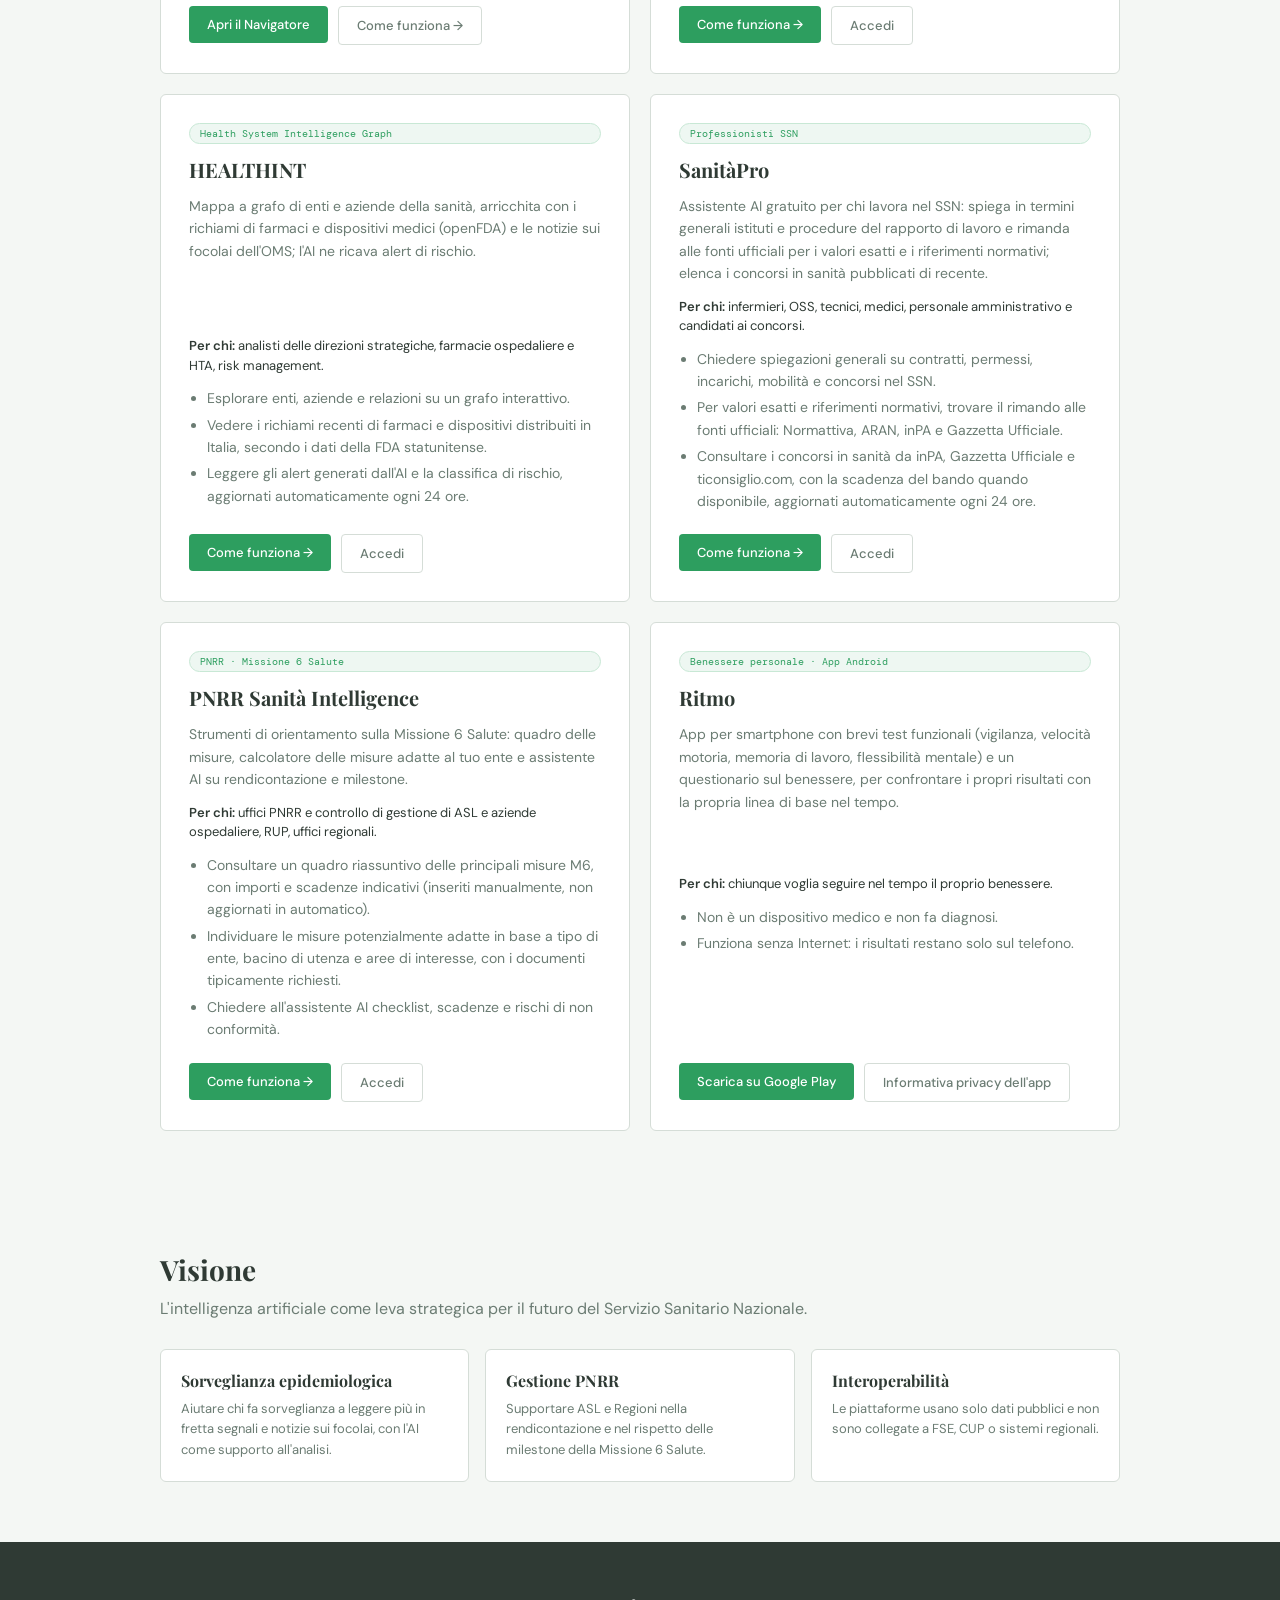
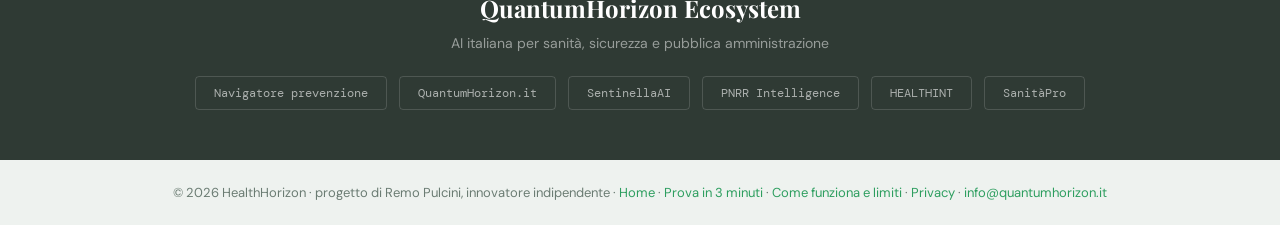
==== commit 3538c46b: "Aggiunto Navigatore della prevenzione in testa Co-Authored-By: Claude Sonnet 5.5 <noreply@anthropic." ====
--- a/index.html
+++ b/index.html
@@ -421,14 +421,14 @@
 <div class="hero">
   <h1>Intelligenza artificiale<br>per la <em>sanità pubblica</em></h1>
   <p class="hero-sub">
-    Piattaforme AI gratuite per ASL, Regioni e professionisti del SSN.<br>
+    Piattaforme gratuite per ASL, Regioni, professionisti del SSN e cittadini.<br>
     Dalla sorveglianza epidemiologica alla gestione PNRR.
   </p>
   <a href="#apps" class="btn btn-green">Scopri le piattaforme</a>&nbsp;&nbsp;
   <a href="prova.html" class="btn btn-ghost">Prova in 3 minuti</a>
 
   <div class="hero-stats">
-    <div><div class="stat-n">4</div><div class="stat-l">Piattaforme attive</div></div>
+    <div><div class="stat-n">5</div><div class="stat-l">Piattaforme attive</div></div>
     <div><div class="stat-n">SSN</div><div class="stat-l">Destinatari</div></div>
     <div><div class="stat-n">PNRR</div><div class="stat-l">Missione 6</div></div>
     <div><div class="stat-n">Libero</div><div class="stat-l">Accesso senza registrazione</div></div>
@@ -438,7 +438,7 @@
 <!-- COME FUNZIONA -->
 <section class="section" id="come-funziona">
   <h2 class="sec-title">Come funziona HealthHorizon</h2>
-  <p class="sec-sub">Quattro strumenti gratuiti, ognuno pensato per un lavoro preciso nel Servizio Sanitario Nazionale.</p>
+  <p class="sec-sub">Cinque strumenti gratuiti, ognuno pensato per un lavoro preciso nel Servizio Sanitario Nazionale.</p>
   <div class="steps">
     <div class="step">
       <h4>Scegli la piattaforma</h4>
@@ -461,6 +461,23 @@
   <p class="sec-sub">Strumenti concreti per la sanità pubblica italiana</p>
 
   <div class="apps-grid">
+
+    <div class="card">
+      <span class="card-tag">Prevenzione oncologica · Per i cittadini</span>
+      <h3>Navigatore della prevenzione</h3>
+      <p>Strumento web gratuito che, con poche domande (età, sesso, Regione e comune), indica a quali screening oncologici pubblici e gratuiti si ha diritto, con quale periodicità e a quale Azienda Sanitaria rivolgersi per prenotare.</p>
+      <div class="card-for"><strong>Per chi:</strong> cittadini, medici di famiglia, farmacie e operatori delle Case della Comunità che orientano le persone agli screening.</div>
+      <ul>
+        <li>Scoprire quali screening spettano (mammella, colon-retto, cervice uterina) secondo gli standard nazionali o regionali verificati su fonte ufficiale.</li>
+        <li>Sapere come prenotare e a quale ASP rivolgersi nel proprio comune.</li>
+        <li>Le risposte restano sul dispositivo: nessun dato viene inviato.</li>
+        <li>Non fa diagnosi e non sostituisce il medico.</li>
+      </ul>
+      <div class="card-actions">
+        <a href="https://tuttiscreening.it/" target="_blank" rel="noopener" class="card-link">Apri il Navigatore</a>
+        <a href="https://tuttiscreening.it/come-funziona.html" target="_blank" rel="noopener" class="card-link-ghost">Come funziona →</a>
+      </div>
+    </div>
 
     <div class="card">
       <span class="card-tag">Sorveglianza epidemiologica</span>
@@ -570,6 +587,7 @@
   <h3>QuantumHorizon Ecosystem</h3>
   <p>AI italiana per sanità, sicurezza e pubblica amministrazione</p>
   <div class="ecosystem-links">
+    <a href="https://tuttiscreening.it/" target="_blank" rel="noopener" class="eco-link">Navigatore prevenzione</a>
     <a href="https://quantumhorizon.it" target="_blank" class="eco-link">QuantumHorizon.it</a>
     <a href="https://sentinellaai.onrender.com" target="_blank" class="eco-link">SentinellaAI</a>
     <a href="pnrr.html" class="eco-link">PNRR Intelligence</a>
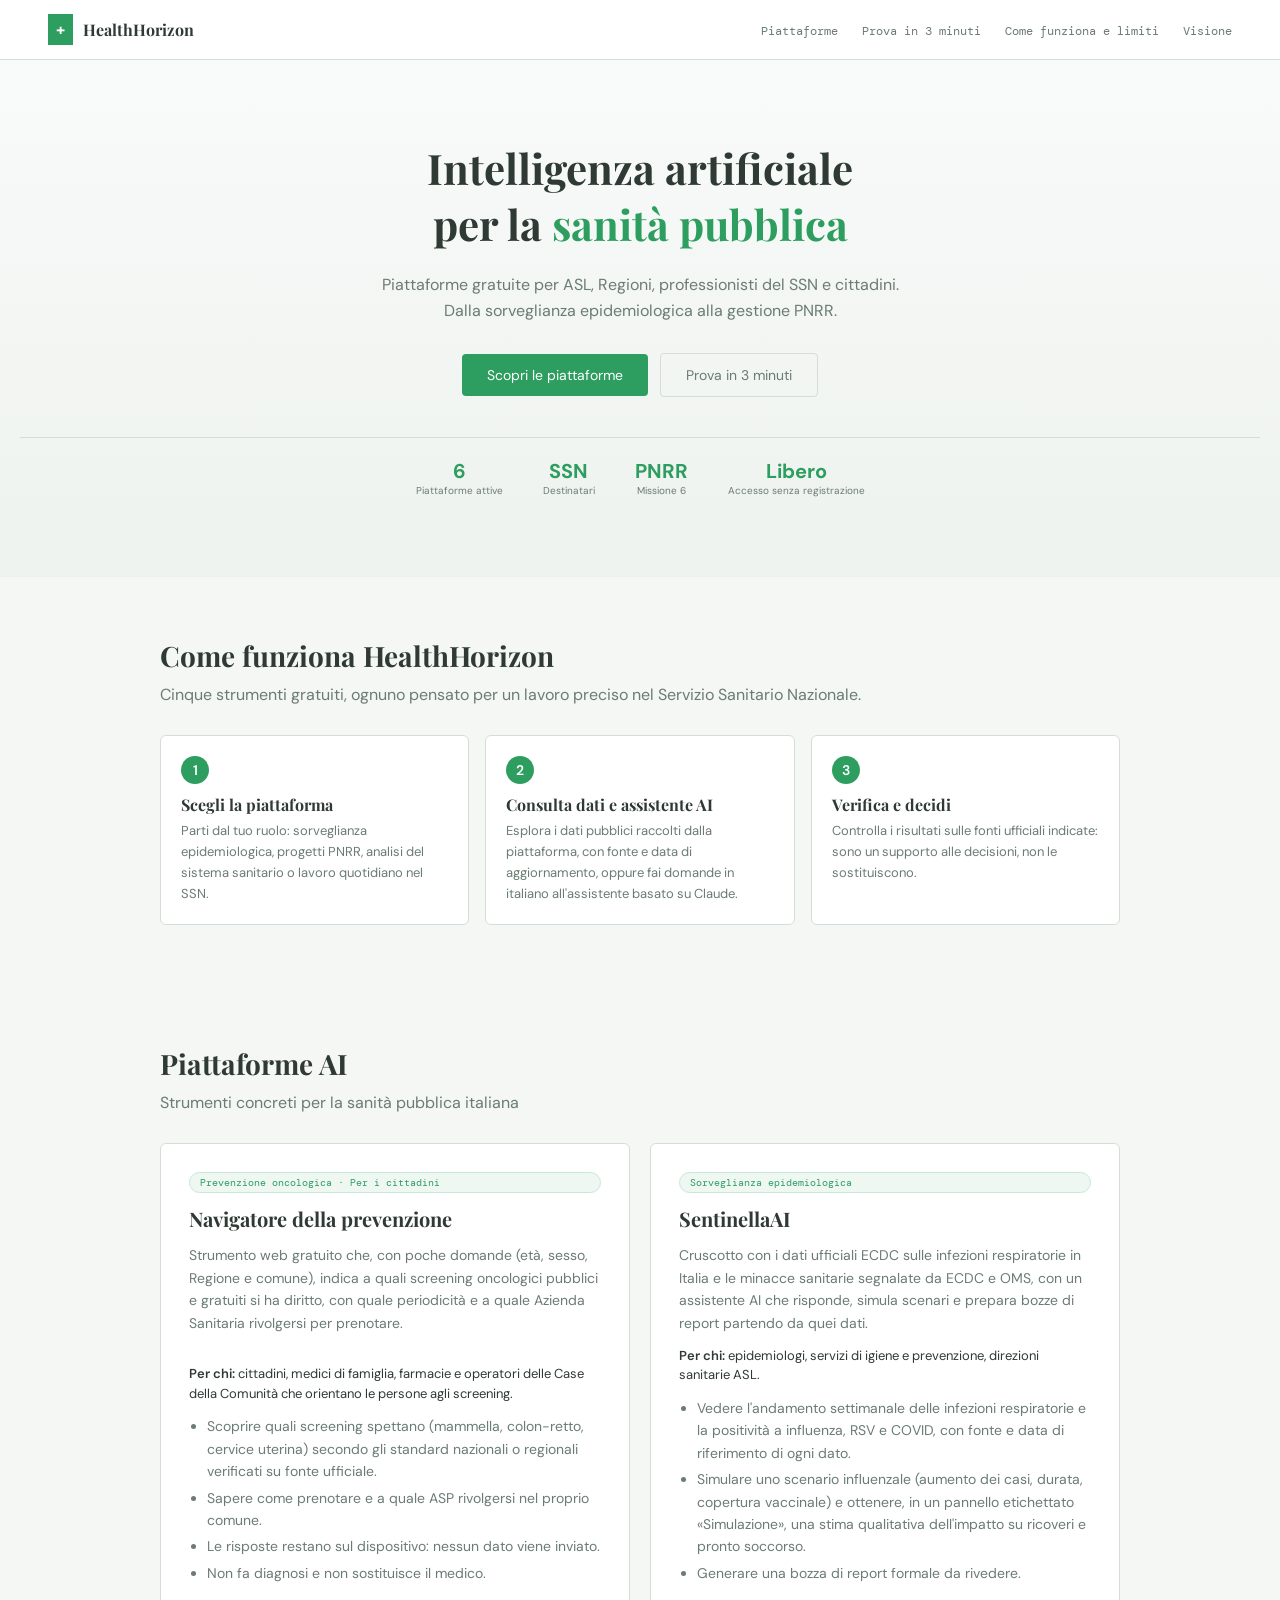
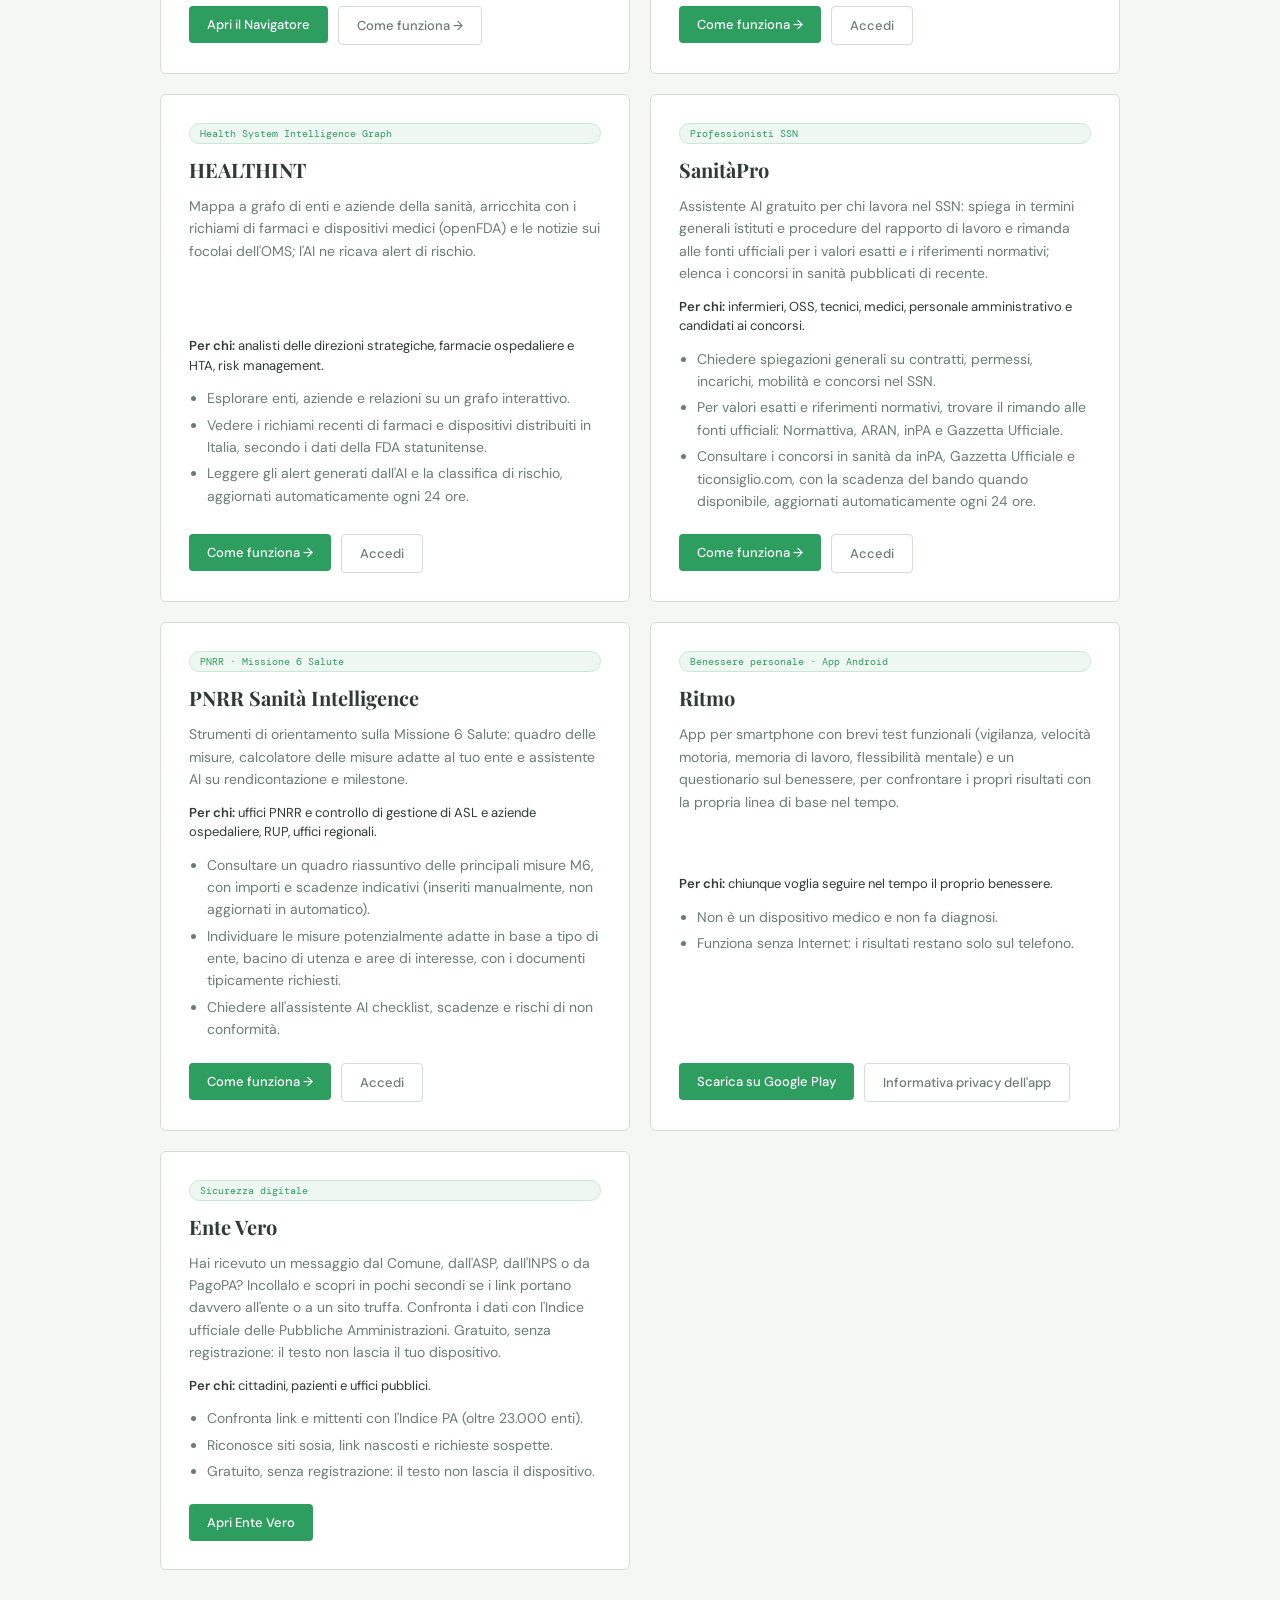
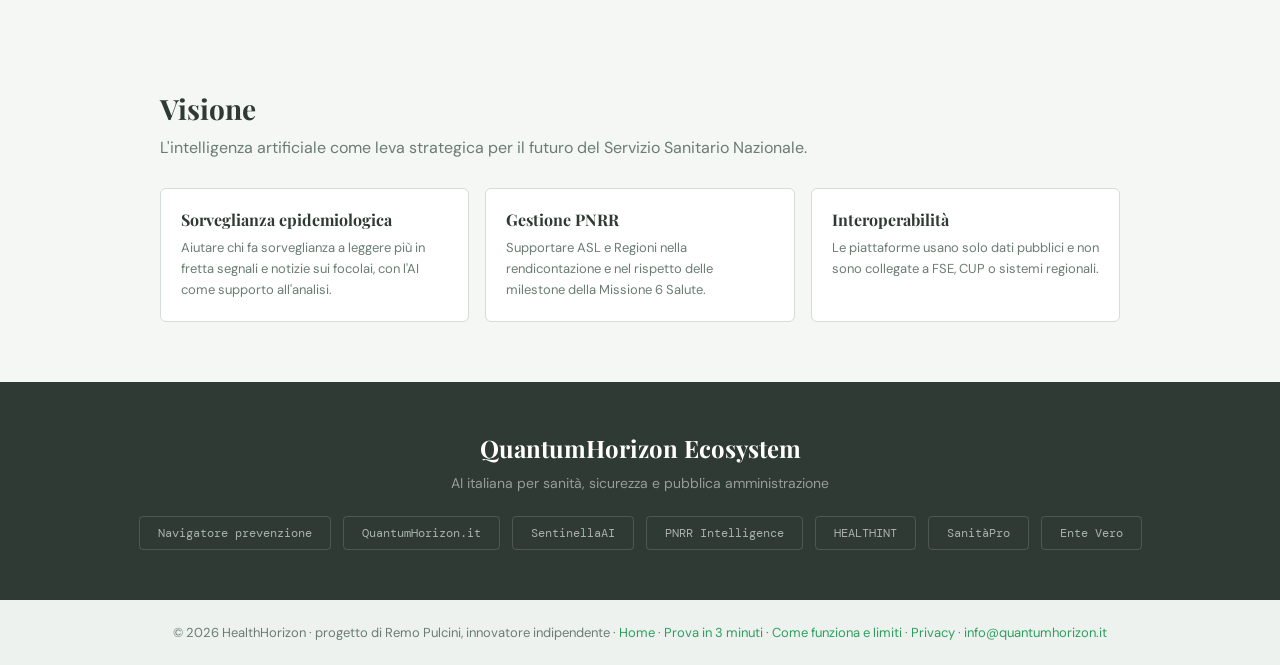
==== commit a044e3a0: "Aggiunta scheda Ente Vero al portale - Nuova scheda "Ente Vero" (Sicurezza digitale) nella sezione P" ====
--- a/index.html
+++ b/index.html
@@ -428,7 +428,7 @@
   <a href="prova.html" class="btn btn-ghost">Prova in 3 minuti</a>
 
   <div class="hero-stats">
-    <div><div class="stat-n">5</div><div class="stat-l">Piattaforme attive</div></div>
+    <div><div class="stat-n">6</div><div class="stat-l">Piattaforme attive</div></div>
     <div><div class="stat-n">SSN</div><div class="stat-l">Destinatari</div></div>
     <div><div class="stat-n">PNRR</div><div class="stat-l">Missione 6</div></div>
     <div><div class="stat-n">Libero</div><div class="stat-l">Accesso senza registrazione</div></div>
@@ -558,6 +558,21 @@
       </div>
     </div>
 
+    <div class="card">
+      <span class="card-tag">Sicurezza digitale</span>
+      <h3>Ente Vero</h3>
+      <p>Hai ricevuto un messaggio dal Comune, dall'ASP, dall'INPS o da PagoPA? Incollalo e scopri in pochi secondi se i link portano davvero all'ente o a un sito truffa. Confronta i dati con l'Indice ufficiale delle Pubbliche Amministrazioni. Gratuito, senza registrazione: il testo non lascia il tuo dispositivo.</p>
+      <div class="card-for"><strong>Per chi:</strong> cittadini, pazienti e uffici pubblici.</div>
+      <ul>
+        <li>Confronta link e mittenti con l'Indice PA (oltre 23.000 enti).</li>
+        <li>Riconosce siti sosia, link nascosti e richieste sospette.</li>
+        <li>Gratuito, senza registrazione: il testo non lascia il dispositivo.</li>
+      </ul>
+      <div class="card-actions">
+        <a href="/ente-vero" class="card-link">Apri Ente Vero</a>
+      </div>
+    </div>
+
   </div>
 </section>
 
@@ -593,6 +608,7 @@
     <a href="pnrr.html" class="eco-link">PNRR Intelligence</a>
     <a href="https://healthint-frontend.onrender.com" target="_blank" class="eco-link">HEALTHINT</a>
     <a href="https://www.lavorossn.it" target="_blank" class="eco-link">SanitàPro</a>
+    <a href="/ente-vero" class="eco-link">Ente Vero</a>
   </div>
 </div>
 
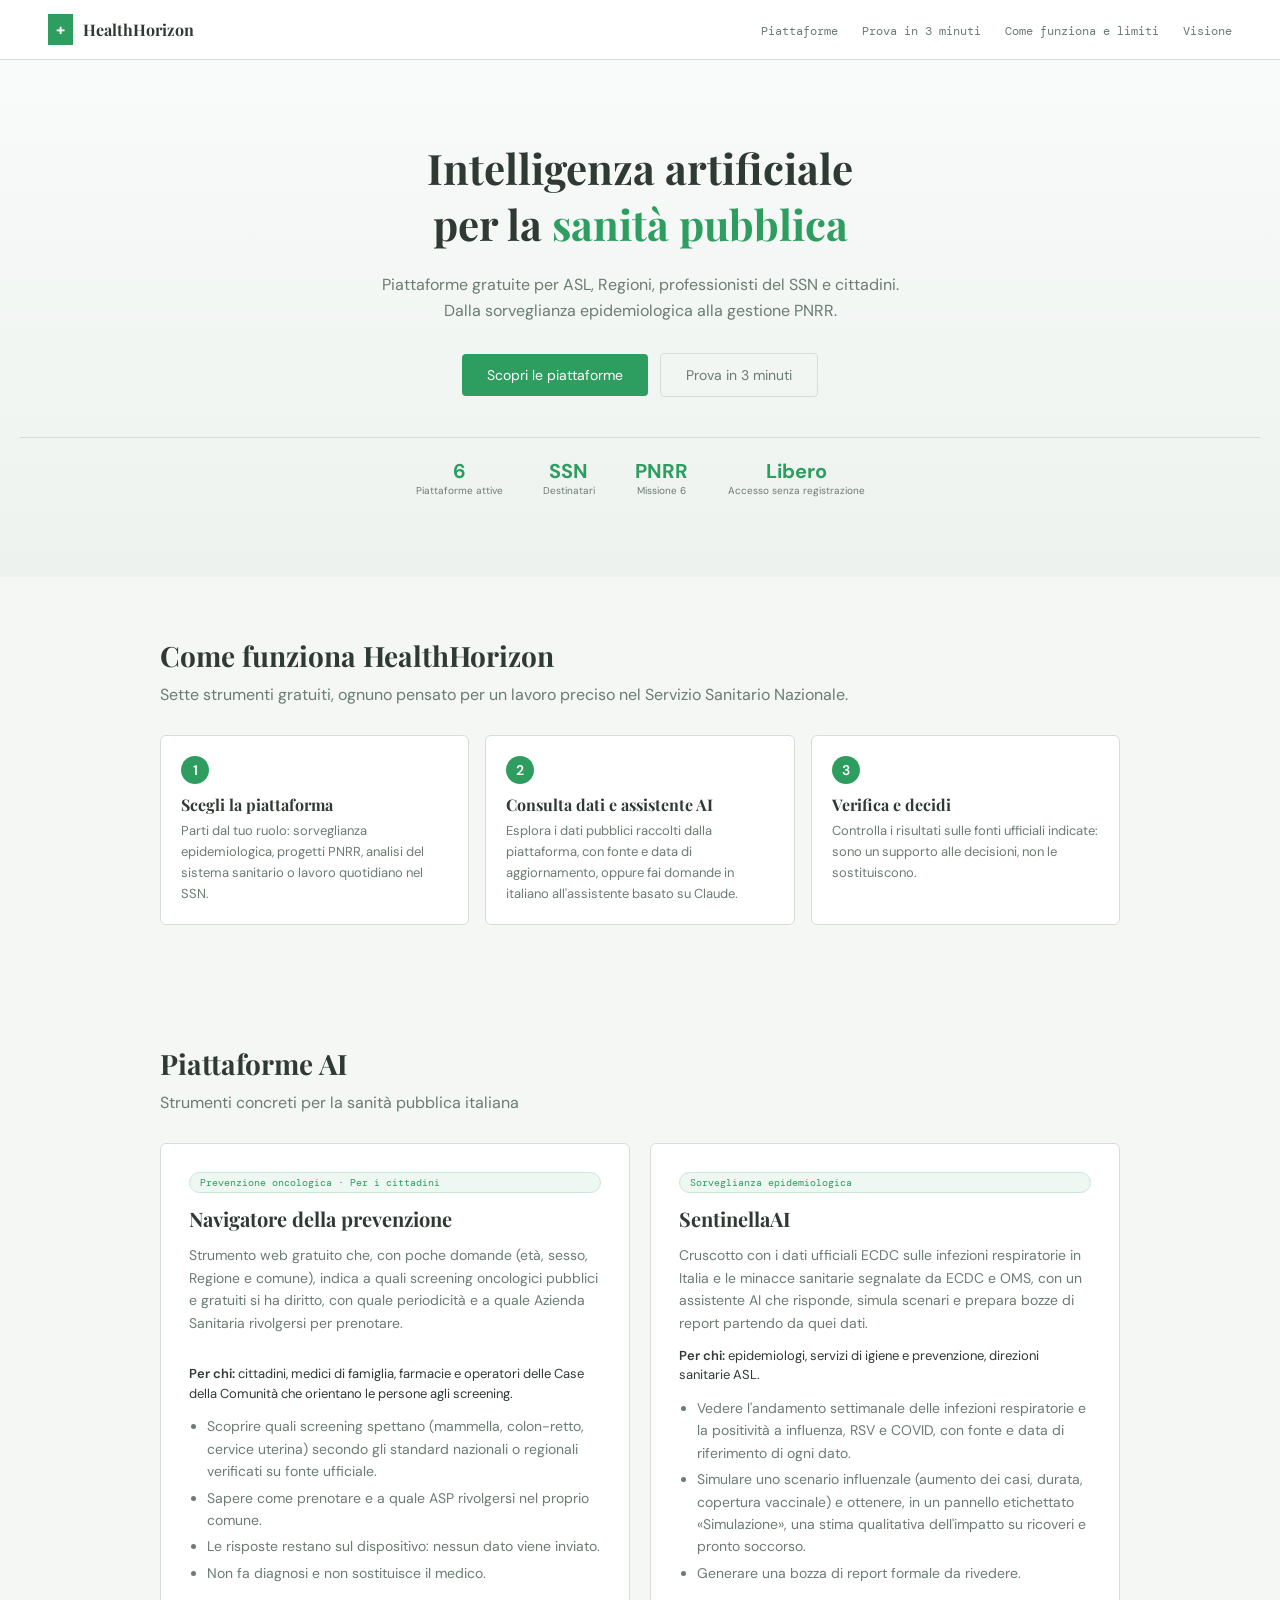
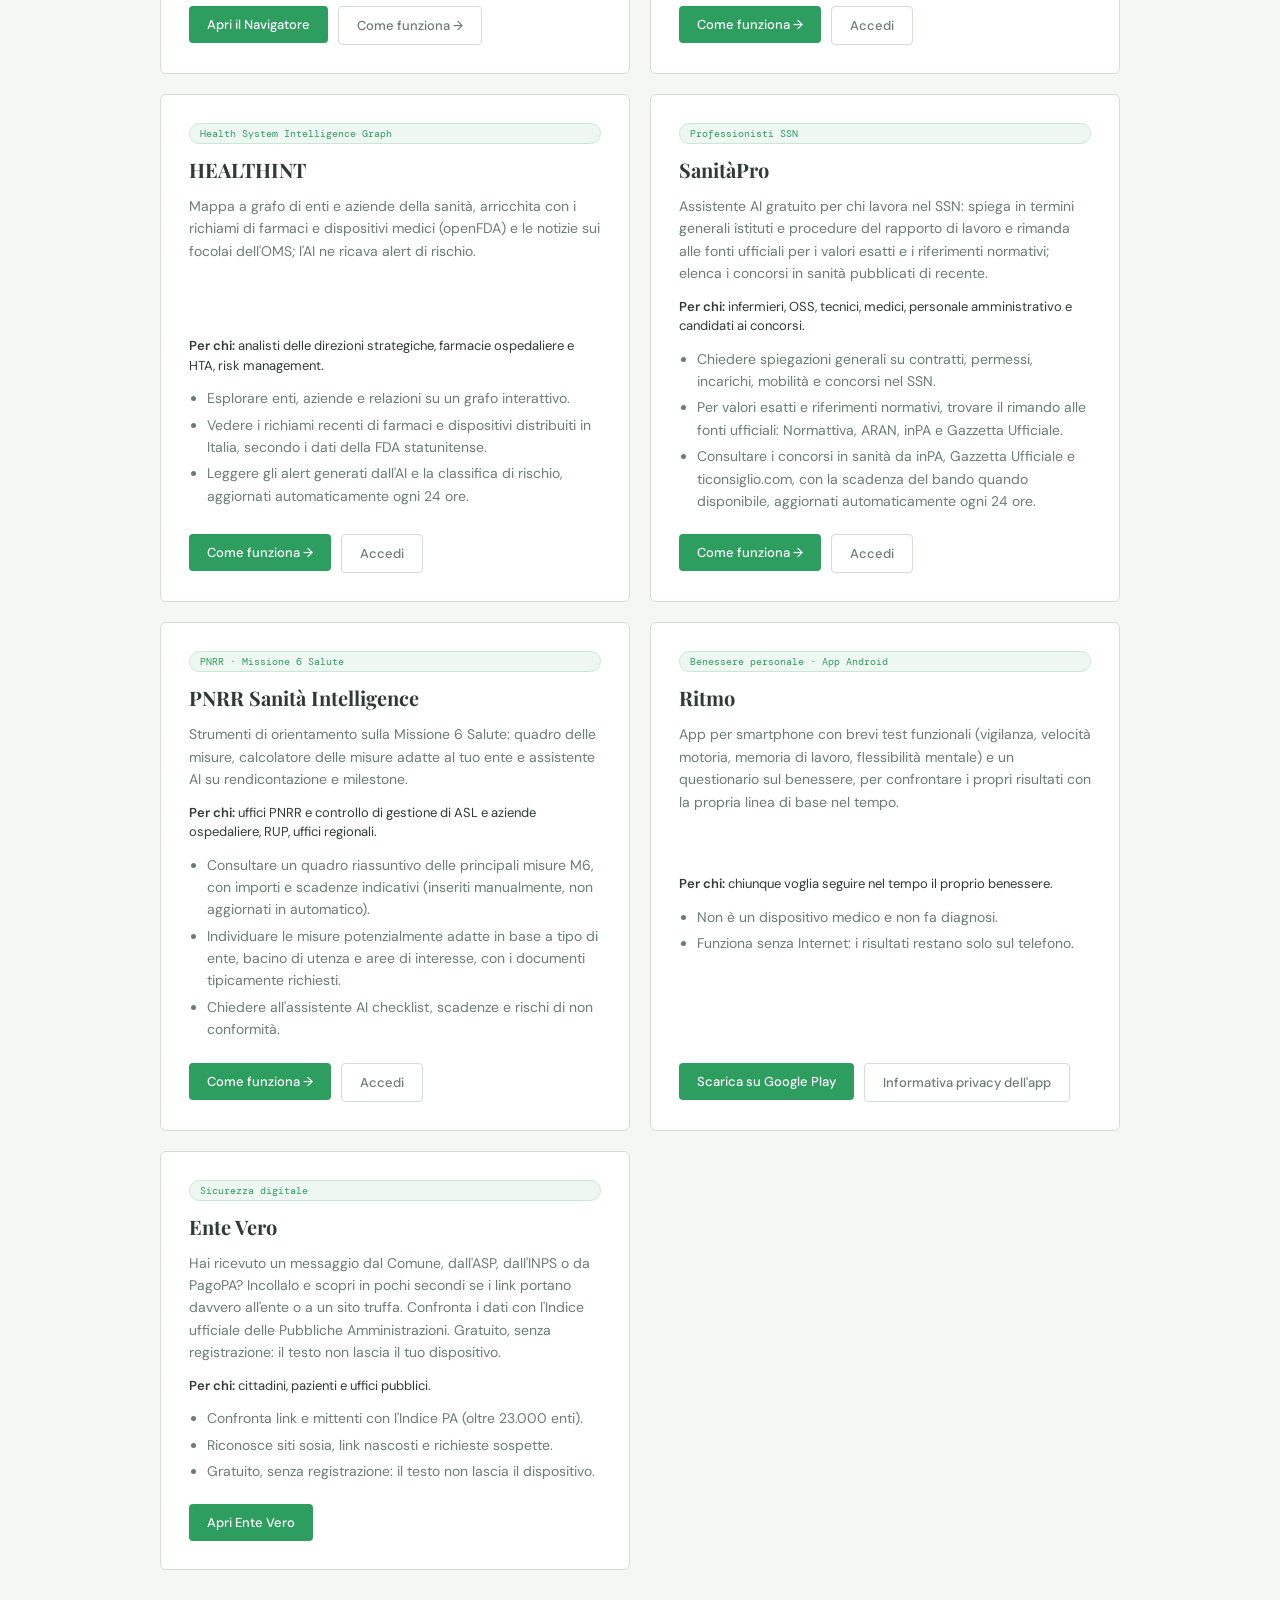
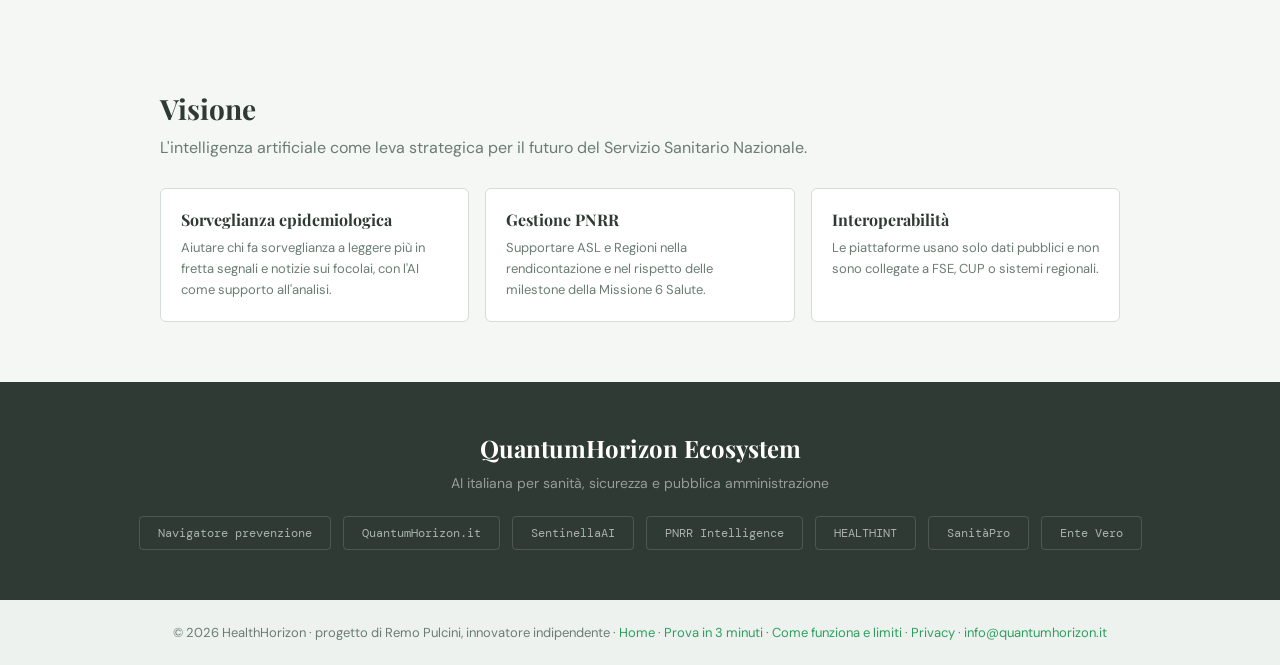
==== commit 28fc320b: "Testo introduttivo: sette strumenti Co-Authored-By: Claude Sonnet 5.5 <noreply@anthropic.com>" ====
--- a/index.html
+++ b/index.html
@@ -438,7 +438,7 @@
 <!-- COME FUNZIONA -->
 <section class="section" id="come-funziona">
   <h2 class="sec-title">Come funziona HealthHorizon</h2>
-  <p class="sec-sub">Cinque strumenti gratuiti, ognuno pensato per un lavoro preciso nel Servizio Sanitario Nazionale.</p>
+  <p class="sec-sub">Sette strumenti gratuiti, ognuno pensato per un lavoro preciso nel Servizio Sanitario Nazionale.</p>
   <div class="steps">
     <div class="step">
       <h4>Scegli la piattaforma</h4>
@@ -569,7 +569,7 @@
         <li>Gratuito, senza registrazione: il testo non lascia il dispositivo.</li>
       </ul>
       <div class="card-actions">
-        <a href="/ente-vero" class="card-link">Apri Ente Vero</a>
+        <a href="/ente-vero/" class="card-link">Apri Ente Vero</a>
       </div>
     </div>
 
@@ -608,7 +608,7 @@
     <a href="pnrr.html" class="eco-link">PNRR Intelligence</a>
     <a href="https://healthint-frontend.onrender.com" target="_blank" class="eco-link">HEALTHINT</a>
     <a href="https://www.lavorossn.it" target="_blank" class="eco-link">SanitàPro</a>
-    <a href="/ente-vero" class="eco-link">Ente Vero</a>
+    <a href="/ente-vero/" class="eco-link">Ente Vero</a>
   </div>
 </div>
 
